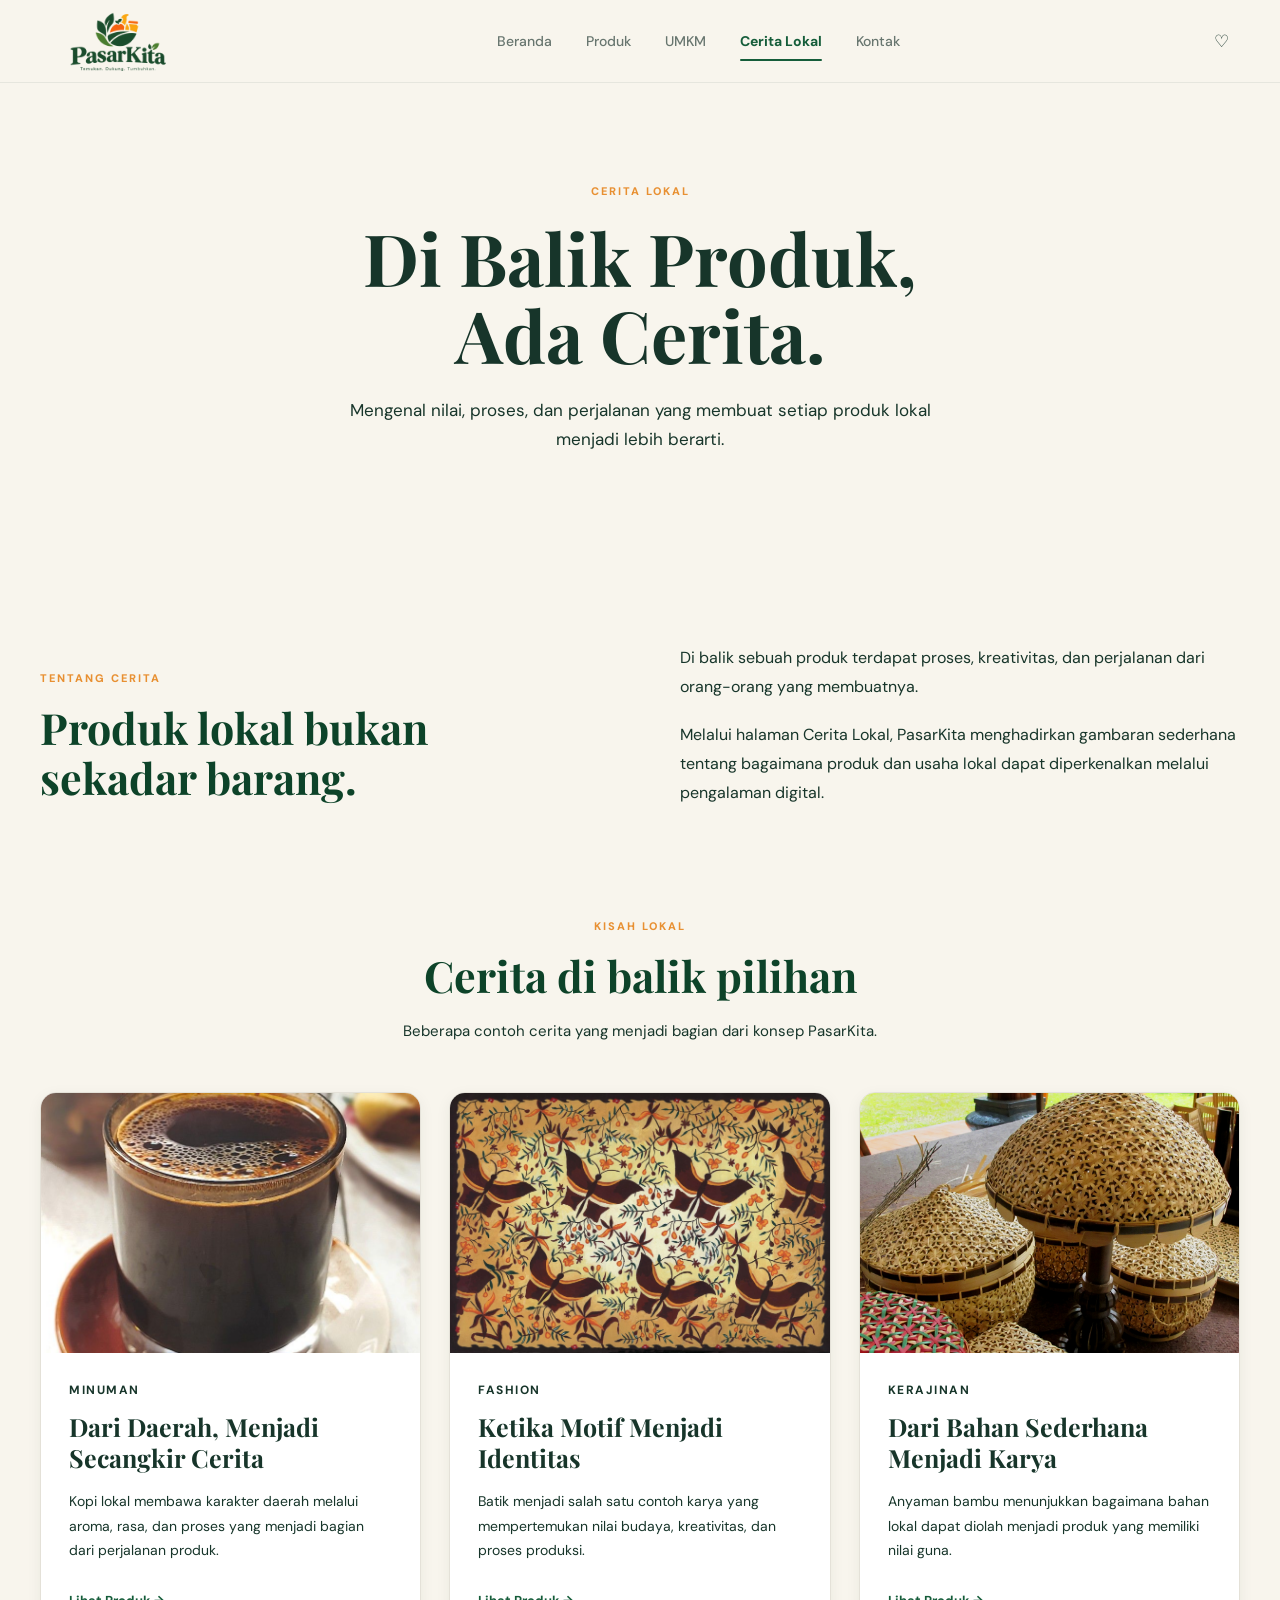
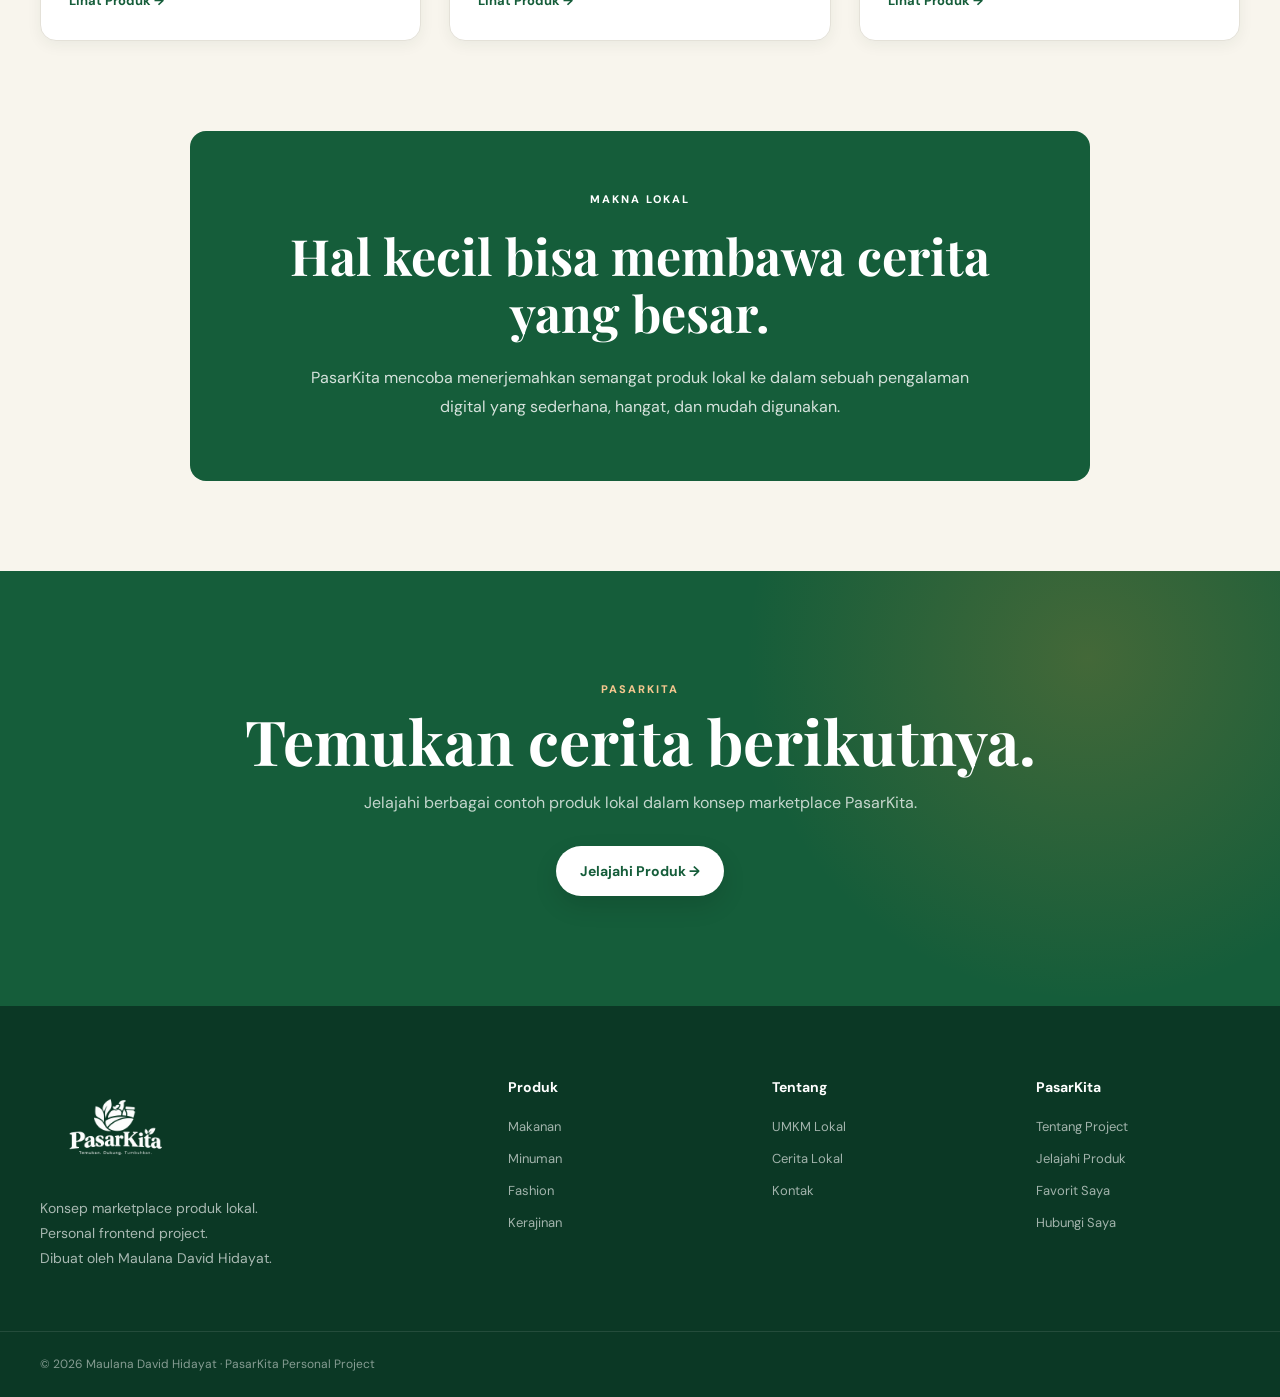
==== cerita.html @ 9cbb0958 "first commit" ====
<!DOCTYPE html>
<html lang="id">

<head>
    <meta charset="UTF-8">
    <meta name="viewport" content="width=device-width, initial-scale=1.0">

    <title>Cerita Lokal | PasarKita</title>

    <meta
        name="description"
        content="Cerita lokal dan kisah di balik produk dalam konsep PasarKita."
    >

    <link rel="stylesheet" href="css/style.css">
</head>

<body>

    <!-- =========================================
         NAVBAR
    ========================================== -->

    <header class="navbar">

        <div class="container nav-container">

            <a href="index.html" class="logo">
                <img
                    src="assets/logo.png"
                    alt="Logo PasarKita"
                >
            </a>

            <nav class="nav-menu">

                <a href="index.html">
                    Beranda
                </a>

                <a href="produk.html">
                    Produk
                </a>

                <a href="umkm.html">
                    UMKM
                </a>

                <a href="cerita.html" class="active">
                    Cerita Lokal
                </a>

                <a href="kontak.html">
                    Kontak
                </a>

            </nav>

            <div class="nav-actions">

                <button
                    type="button"
                    aria-label="Favorit"
                    class="nav-icon"
                >
                    ♡
                </button>

                <button
                    type="button"
                    aria-label="Menu"
                    class="menu-toggle"
                >
                    ☰
                </button>

            </div>

        </div>

    </header>


    <!-- =========================================
         MAIN
    ========================================== -->

    <main>


        <!-- =====================================
             CERITA HEADER
        ====================================== -->

        <section class="story-header">

            <div class="container">

                <span class="section-label">
                    CERITA LOKAL
                </span>

                <h1>
                    Di Balik Produk,<br>
                    Ada Cerita.
                </h1>

                <p>
                    Mengenal nilai, proses, dan perjalanan
                    yang membuat setiap produk lokal menjadi
                    lebih berarti.
                </p>

            </div>

        </section>


        <!-- =====================================
             STORY INTRO
        ====================================== -->

        <section class="story-intro section">

            <div class="container story-intro-grid">

                <div class="section-heading">

                    <span class="section-label">
                        TENTANG CERITA
                    </span>

                    <h2>
                        Produk lokal bukan
                        sekadar barang.
                    </h2>

                </div>

                <div class="story-intro-text">

                    <p>
                        Di balik sebuah produk terdapat proses,
                        kreativitas, dan perjalanan dari orang-orang
                        yang membuatnya.
                    </p>

                    <p>
                        Melalui halaman Cerita Lokal, PasarKita
                        menghadirkan gambaran sederhana tentang
                        bagaimana produk dan usaha lokal dapat
                        diperkenalkan melalui pengalaman digital.
                    </p>

                </div>

            </div>

        </section>


        <!-- =====================================
             STORY CARDS
        ====================================== -->

        <section class="story-list section">

            <div class="container">

                <div class="section-heading centered">

                    <span class="section-label">
                        KISAH LOKAL
                    </span>

                    <h2>
                        Cerita di balik pilihan
                    </h2>

                    <p>
                        Beberapa contoh cerita yang menjadi
                        bagian dari konsep PasarKita.
                    </p>

                </div>


                <div class="story-grid">


                    <!-- STORY 1 -->

                    <article class="story-card">

                        <div class="story-card-image">

                            <img
                                src="assets/produk/kopi.jpg"
                                alt="Kopi Lokal"
                            >

                        </div>

                        <div class="story-card-content">

                            <span class="story-category">
                                MINUMAN
                            </span>

                            <h3>
                                Dari Daerah, Menjadi Secangkir Cerita
                            </h3>

                            <p>
                                Kopi lokal membawa karakter daerah
                                melalui aroma, rasa, dan proses yang
                                menjadi bagian dari perjalanan produk.
                            </p>

                            <a href="produk.html">
                                Lihat Produk →
                            </a>

                        </div>

                    </article>


                    <!-- STORY 2 -->

                    <article class="story-card">

                        <div class="story-card-image">

                            <img
                                src="assets/produk/batik.jpg"
                                alt="Batik Nusantara"
                            >

                        </div>

                        <div class="story-card-content">

                            <span class="story-category">
                                FASHION
                            </span>

                            <h3>
                                Ketika Motif Menjadi Identitas
                            </h3>

                            <p>
                                Batik menjadi salah satu contoh karya
                                yang mempertemukan nilai budaya,
                                kreativitas, dan proses produksi.
                            </p>

                            <a href="produk.html">
                                Lihat Produk →
                            </a>

                        </div>

                    </article>


                    <!-- STORY 3 -->

                    <article class="story-card">

                        <div class="story-card-image">

                            <img
                                src="assets/produk/anyaman.jpg"
                                alt="Anyaman Bambu"
                            >

                        </div>

                        <div class="story-card-content">

                            <span class="story-category">
                                KERAJINAN
                            </span>

                            <h3>
                                Dari Bahan Sederhana Menjadi Karya
                            </h3>

                            <p>
                                Anyaman bambu menunjukkan bagaimana
                                bahan lokal dapat diolah menjadi
                                produk yang memiliki nilai guna.
                            </p>

                            <a href="produk.html">
                                Lihat Produk →
                            </a>

                        </div>

                    </article>


                </div>

            </div>

        </section>


        <!-- =====================================
             STORY MESSAGE
        ====================================== -->

        <section class="story-message section">

            <div class="container">

                <div class="story-message-box">

                    <span class="section-label">
                        MAKNA LOKAL
                    </span>

                    <h2>
                        Hal kecil bisa membawa
                        cerita yang besar.
                    </h2>

                    <p>
                        PasarKita mencoba menerjemahkan semangat
                        produk lokal ke dalam sebuah pengalaman
                        digital yang sederhana, hangat, dan mudah
                        digunakan.
                    </p>

                </div>

            </div>

        </section>


        <!-- =====================================
             CTA
        ====================================== -->

        <section class="cta">

            <div class="container cta-container">

                <span class="section-label">
                    PASARKITA
                </span>

                <h2>
                    Temukan cerita berikutnya.
                </h2>

                <p>
                    Jelajahi berbagai contoh produk lokal
                    dalam konsep marketplace PasarKita.
                </p>

                <a
                    href="produk.html"
                    class="btn btn-light"
                >
                    Jelajahi Produk →
                </a>

            </div>

        </section>

    </main>


    <!-- =========================================
         FOOTER
    ========================================== -->

<footer class="footer">

    <div class="container footer-container">

        <!-- Brand -->

        <div class="footer-brand">

            <img
                src="assets/logo.png"
                alt="PasarKita"
            >

            <p>
                Konsep marketplace produk lokal.
                <br>
                Personal frontend project.
                <br>
                Dibuat oleh Maulana David Hidayat.
            </p>

        </div>


        <!-- Produk -->

        <div class="footer-column">

            <h3>
                Produk
            </h3>

            <a href="produk.html">
                Makanan
            </a>

            <a href="produk.html">
                Minuman
            </a>

            <a href="produk.html">
                Fashion
            </a>

            <a href="produk.html">
                Kerajinan
            </a>

        </div>


        <!-- Tentang -->

        <div class="footer-column">

            <h3>
                Tentang
            </h3>

            <a href="umkm.html">
                UMKM Lokal
            </a>

            <a href="cerita.html">
                Cerita Lokal
            </a>

            <a href="kontak.html">
                Kontak
            </a>

        </div>


        <!-- PasarKita -->

        <div class="footer-column">

            <h3>
                PasarKita
            </h3>

            <a href="index.html">
                Tentang Project
            </a>

            <a href="produk.html">
                Jelajahi Produk
            </a>

            <a href="favorit.html">
                Favorit Saya
            </a>

            <a href="kontak.html">
                Hubungi Saya
            </a>

        </div>

    </div>


    <!-- Copyright -->

    <div class="footer-bottom">

        <div class="container">

            <p>
                © 2026 Maulana David Hidayat ·
                PasarKita Personal Project
            </p>

        </div>

    </div>

</footer>


    <script src="js/script.js"></script>

</body>

</html>
---- css/style.css ----
/* =====================================================
   PASARKITA
   GLOBAL STYLE
===================================================== */

@import url('https://fonts.googleapis.com/css2?family=DM+Sans:wght@400;500;600;700&family=Playfair+Display:wght@500;600;700&display=swap');


/* =====================================================
   ROOT / COLOR
===================================================== */

:root {

    --primary: #155d3a;
    --primary-dark: #0d4329;
    --primary-light: #e8f1e9;

    --accent: #e89032;
    --accent-light: #fff0dd;

    --cream: #f8f5ed;
    --cream-dark: #eee9dc;

    --white: #ffffff;

    --text: #17352a;
    --text-light: #68766f;
    --border: #e4e1d8;

    --shadow-sm:
        0 4px 15px rgba(23, 53, 42, 0.06);

    --shadow-md:
        0 12px 30px rgba(23, 53, 42, 0.10);

    --radius-sm: 10px;
    --radius-md: 16px;
    --radius-lg: 24px;

    --container: 1200px;
}


/* =====================================================
   RESET
===================================================== */

* {
    margin: 0;
    padding: 0;
    box-sizing: border-box;
}


html {
    scroll-behavior: smooth;
}


body {
    font-family: 'DM Sans', sans-serif;
    background: var(--cream);
    color: var(--text);
    line-height: 1.6;
}


img {
    display: block;
    width: 100%;
}


a {
    color: inherit;
    text-decoration: none;
}


button {
    font-family: inherit;
}


.container {
    width: min(
        var(--container),
        calc(100% - 80px)
    );

    margin: 0 auto;
}


/* =====================================================
   NAVBAR
===================================================== */

.navbar {
    position: relative;
    z-index: 100;

    width: 100%;

    background: rgba(248, 245, 237, 0.94);

    border-bottom: 1px solid rgba(23, 53, 42, 0.08);

    backdrop-filter: blur(12px);
}


.nav-container {
    height: 82px;

    display: flex;
    align-items: center;
    justify-content: space-between;
}


/* LOGO */

.logo {
    display: flex;
    align-items: center;

    width: 155px;
}


.logo img {
    width: 100%;
    height: auto;

    object-fit: contain;
}


/* MENU */

.nav-menu {
    display: flex;
    align-items: center;
    gap: 34px;
}


.nav-menu a {
    position: relative;

    font-size: 14px;
    font-weight: 500;

    color: var(--text-light);

    transition:
        color 0.25s ease;
}


.nav-menu a:hover {
    color: var(--primary);
}


.nav-menu a.active {
    color: var(--primary);
    font-weight: 700;
}


.nav-menu a.active::after {
    content: "";

    position: absolute;

    left: 0;
    right: 0;
    bottom: -9px;

    height: 2px;

    background: var(--primary);

    border-radius: 10px;
}


/* NAV ACTION */

.nav-actions {
    display: flex;
    align-items: center;
    gap: 8px;
}


.nav-icon,
.menu-toggle {
    width: 38px;
    height: 38px;

    border: none;
    background: transparent;

    display: flex;
    align-items: center;
    justify-content: center;

    border-radius: 50%;

    color: var(--text);

    cursor: pointer;

    font-size: 17px;

    transition:
        background 0.25s ease,
        color 0.25s ease,
        transform 0.25s ease;
}


.nav-icon:hover,
.menu-toggle:hover {
    background: var(--primary-light);
    color: var(--primary);

    transform: translateY(-2px);
}


.menu-toggle {
    display: none;
}


/* =====================================================
   HERO
===================================================== */

.hero {
    position: relative;

    min-height: 650px;

    overflow: hidden;

    background:
        linear-gradient(
            90deg,
            rgba(248, 245, 237, 0.98) 0%,
            rgba(248, 245, 237, 0.92) 42%,
            rgba(248, 245, 237, 0.25) 72%,
            rgba(248, 245, 237, 0.05) 100%
        );
}


.hero-container {
    min-height: 650px;

    display: grid;

    grid-template-columns:
        0.9fr
        1.1fr;

    align-items: center;

    gap: 40px;
}


/* HERO CONTENT */

.hero-content {
    position: relative;
    z-index: 3;

    max-width: 610px;

    padding: 70px 0;
}


.hero-label {
    display: inline-flex;
    align-items: center;

    padding: 8px 16px;

    margin-bottom: 22px;

    background: var(--accent-light);

    color: #a65d13;

    border-radius: 50px;

    font-size: 12px;
    font-weight: 700;

    letter-spacing: 0.4px;
}


.hero h1 {
    max-width: 650px;

    font-family: 'Playfair Display', serif;

    font-size: clamp(
        48px,
        5vw,
        72px
    );

    line-height: 1.05;

    letter-spacing: -2px;

    color: var(--primary-dark);

    margin-bottom: 24px;
}


.hero p {
    max-width: 500px;

    color: var(--text-light);

    font-size: 17px;

    line-height: 1.8;

    margin-bottom: 32px;
}


/* HERO BUTTONS */

.hero-buttons {
    display: flex;
    align-items: center;

    gap: 12px;
}


/* =====================================================
   BUTTON
===================================================== */

.btn {
    min-height: 50px;

    padding: 0 24px;

    display: inline-flex;
    align-items: center;
    justify-content: center;

    gap: 12px;

    border-radius: 50px;

    font-size: 14px;
    font-weight: 700;

    transition:
        transform 0.25s ease,
        box-shadow 0.25s ease,
        background 0.25s ease;
}


.btn:hover {
    transform: translateY(-3px);
}


.btn-primary {
    background: var(--primary);
    color: var(--white);

    box-shadow:
        0 8px 20px rgba(21, 93, 58, 0.22);
}


.btn-primary:hover {
    background: var(--primary-dark);

    box-shadow:
        0 12px 25px rgba(21, 93, 58, 0.28);
}


.btn-secondary {
    background: rgba(255, 255, 255, 0.8);

    color: var(--primary);

    border: 1px solid var(--primary);
}


.btn-secondary:hover {
    background: var(--primary-light);
}


.btn span {
    font-size: 18px;
}


/* HERO IMAGE */

.hero-image {
    position: absolute;

    top: 0;
    right: 0;

    width: 58%;
    height: 100%;

    overflow: hidden;
}


.hero-image::after {
    content: "";

    position: absolute;

    inset: 0;

    background:
        linear-gradient(
            90deg,
            var(--cream) 0%,
            rgba(248, 245, 237, 0.35) 14%,
            transparent 42%
        );
}


.hero-image img {
    width: 100%;
    height: 100%;

    object-fit: cover;
}


/* =====================================================
   STATISTICS
===================================================== */

.stats {
    position: relative;
    z-index: 5;

    margin-top: -1px;

    background: var(--white);

    border-top: 1px solid var(--border);
    border-bottom: 1px solid var(--border);
}


.stats-container {
    min-height: 105px;

    display: grid;

    grid-template-columns:
        repeat(4, 1fr);
}


.stat-item {
    display: flex;
    flex-direction: column;

    align-items: center;
    justify-content: center;

    position: relative;
}


.stat-item:not(:last-child)::after {
    content: "";

    position: absolute;

    right: 0;

    width: 1px;
    height: 42px;

    background: var(--border);
}


.stat-item strong {
    color: var(--primary);

    font-family: 'Playfair Display', serif;

    font-size: 27px;

    line-height: 1;
}


.stat-item span {
    margin-top: 5px;

    color: var(--text-light);

    font-size: 12px;

    text-transform: uppercase;

    letter-spacing: 1px;
}


/* =====================================================
   GENERAL SECTION
===================================================== */

.products-section,
.umkm-preview {
    padding: 110px 0;
}


.section-heading {
    display: flex;

    align-items: flex-end;
    justify-content: space-between;

    gap: 30px;

    margin-bottom: 36px;
}


.section-label {
    display: block;

    margin-bottom: 8px;

    color: var(--accent);

    font-size: 11px;
    font-weight: 800;

    letter-spacing: 2px;

    text-transform: uppercase;
}


.section-heading h2 {
    color: var(--primary-dark);

    font-family: 'Playfair Display', serif;

    font-size: 43px;

    line-height: 1.15;

    margin-bottom: 8px;
}


.section-heading p {
    color: var(--text-light);

    font-size: 15px;
}


.see-all {
    color: var(--primary);

    font-size: 13px;
    font-weight: 700;

    white-space: nowrap;

    transition:
        transform 0.25s ease;
}


.see-all:hover {
    transform: translateX(5px);
}


/* =====================================================
   CATEGORY FILTER
===================================================== */

.category-filter {
    display: flex;
    flex-wrap: wrap;
    align-items: center;
    gap: 12px;

    margin-top: 28px;
    padding: 4px 2px;
}


/* Tombol kategori */

.category {
    display: inline-flex;
    align-items: center;
    justify-content: center;

    min-width: 124px;
    height: 46px;

    padding: 0 24px;

    border: 1px solid var(--primary);
    border-radius: 999px;

    background: transparent;

    color: var(--primary);

    font-family: inherit;
    font-size: 15px;
    font-weight: 600;

    line-height: 1;
    white-space: nowrap;

    cursor: pointer;

    transition:
        background 0.25s ease,
        color 0.25s ease,
        transform 0.25s ease;
}


/* Hover */

.category:hover {
    background: var(--primary);
    color: var(--white);

    transform: translateY(-2px);
}


/* Active */

.category.active {
    background: var(--primary);
    color: var(--white);
}


/* =====================================================
   PRODUCT GRID
===================================================== */

.product-grid {
    display: grid;

    grid-template-columns:
        repeat(4, 1fr);

    gap: 24px;

    margin-top: 28px;
}


.product-card {
    overflow: hidden;

    background: var(--white);

    border: 1px solid var(--border);

    border-radius: var(--radius-md);

    box-shadow: var(--shadow-sm);

    transition:
        transform 0.3s ease,
        box-shadow 0.3s ease;
}


.product-card:hover {
    transform: translateY(-7px);

    box-shadow: var(--shadow-md);
}


/* PRODUCT IMAGE */

.product-image {
    position: relative;

    height: 245px;

    overflow: hidden;

    background: var(--cream-dark);
}


.product-image img {
    width: 100%;
    height: 100%;

    object-fit: cover;

    transition:
        transform 0.5s ease;
}


.product-card:hover .product-image img {
    transform: scale(1.06);
}


/* PRODUCT INFO */

.product-info {
    padding: 19px;
}


.product-category {
    color: var(--accent);

    font-size: 10px;
    font-weight: 800;

    letter-spacing: 1px;

    text-transform: uppercase;
}


.product-info h3 {
    margin-top: 6px;

    color: var(--primary-dark);

    font-family: 'Playfair Display', serif;

    font-size: 20px;
}


.product-location {
    margin-top: 3px;

    color: var(--text-light);

    font-size: 12px;
}


.product-bottom {
    display: flex;

    align-items: center;
    justify-content: space-between;

    margin-top: 18px;

    padding-top: 14px;

    border-top: 1px solid var(--border);
}


.product-bottom strong {
    color: var(--primary);

    font-size: 14px;
}


.product-bottom span {
    color: var(--accent);

    font-size: 12px;
    font-weight: 700;
}


/* =====================================================
   UMKM PREVIEW
===================================================== */

.umkm-preview {
    background: var(--white);
}


.umkm-feature {
    display: grid;

    grid-template-columns:
        1fr 1fr;

    min-height: 430px;

    overflow: hidden;

    background: var(--cream);

    border-radius: var(--radius-lg);
}


.umkm-image {
    overflow: hidden;
}


.umkm-image img {
    width: 100%;
    height: 100%;

    object-fit: cover;

    transition:
        transform 0.6s ease;
}


.umkm-feature:hover .umkm-image img {
    transform: scale(1.04);
}


.umkm-content {
    display: flex;

    flex-direction: column;

    justify-content: center;

    padding: 60px;
}


.umkm-content h2 {
    max-width: 470px;

    color: var(--primary-dark);

    font-family: 'Playfair Display', serif;

    font-size: 40px;

    line-height: 1.15;

    margin-bottom: 20px;
}


.umkm-content p {
    max-width: 500px;

    color: var(--text-light);

    font-size: 15px;

    line-height: 1.8;

    margin-bottom: 25px;
}


.text-link {
    width: fit-content;

    color: var(--primary);

    font-size: 14px;
    font-weight: 700;

    border-bottom: 1px solid var(--primary);

    padding-bottom: 3px;

    transition:
        opacity 0.25s ease;
}


.text-link:hover {
    opacity: 0.7;
}


/* =====================================================
   CTA
===================================================== */

.cta {
    padding: 110px 0;

    background:
        radial-gradient(
            circle at 85% 20%,
            rgba(232, 144, 50, 0.22),
            transparent 30%
        ),
        var(--primary);
}


.cta-container {
    text-align: center;
}


.cta .section-label {
    color: #f5c78f;
}


.cta h2 {
    color: var(--white);

    font-family: 'Playfair Display', serif;

    font-size: clamp(
        40px,
        5vw,
        62px
    );

    line-height: 1.1;

    margin-bottom: 15px;
}


.cta p {
    color: rgba(255, 255, 255, 0.75);

    margin-bottom: 30px;
}


.btn-light {
    background: var(--white);

    color: var(--primary);

    box-shadow:
        0 10px 25px rgba(0, 0, 0, 0.12);
}


.btn-light:hover {
    background: var(--cream);
}


/* =====================================================
   FOOTER
===================================================== */

.footer {
    background: #0b3825;

    color: var(--white);
}


.footer-container {
    display: grid;

    grid-template-columns:
        2fr
        1fr
        1fr
        1fr;

    gap: 60px;

    padding-top: 70px;
    padding-bottom: 60px;
}


.footer-brand img {
    width: 150px;

    margin-bottom: 20px;

    filter: brightness(0) invert(1);
}


.footer-brand p {
    color: rgba(255, 255, 255, 0.65);

    font-size: 14px;

    line-height: 1.8;
}


.footer-column {
    display: flex;

    flex-direction: column;

    gap: 11px;
}


.footer-column h3 {
    margin-bottom: 8px;

    font-size: 14px;
}


.footer-column a {
    color: rgba(255, 255, 255, 0.62);

    font-size: 13px;

    transition:
        color 0.25s ease,
        transform 0.25s ease;
}


.footer-column a:hover {
    color: var(--white);

    transform: translateX(4px);
}


/* FOOTER BOTTOM */

.footer-bottom {
    border-top: 1px solid rgba(255, 255, 255, 0.1);
}


.footer-bottom .container {
    min-height: 65px;

    display: flex;

    align-items: center;
}


.footer-bottom p {
    color: rgba(255, 255, 255, 0.5);

    font-size: 12px;
}


/* =====================================================
   RESPONSIVE — TABLET
===================================================== */

@media (max-width: 1000px) {

    .container {
        width: min(
            var(--container),
            calc(100% - 50px)
        );
    }


    .nav-menu {
        gap: 20px;
    }


    .nav-menu a {
        font-size: 13px;
    }


    .hero {
        min-height: 600px;
    }


    .hero-container {
        min-height: 600px;

        grid-template-columns:
            1fr;
    }


    .hero-content {
        max-width: 550px;
    }


    .hero-image {
        width: 65%;
        opacity: 0.55;
    }


    .hero h1 {
        font-size: 58px;
    }


    .product-grid {
        grid-template-columns:
            repeat(2, 1fr);
    }


    .umkm-content {
        padding: 40px;
    }


    .footer-container {
        grid-template-columns:
            2fr 1fr 1fr;
    }

}


/* =====================================================
   RESPONSIVE — MOBILE
===================================================== */

@media (max-width: 700px) {

    .container {
        width: calc(100% - 36px);
    }


    /* NAVBAR */

    .nav-container {
        height: 72px;
    }


    .logo {
        width: 125px;
    }


    .nav-menu {
        display: none;
    }


    .menu-toggle {
        display: flex;
    }


    /* HERO */

    .hero {
        min-height: 700px;
    }


    .hero-container {
        min-height: 700px;

        display: block;
    }


    .hero-content {
        padding-top: 80px;
        padding-bottom: 40px;
    }


    .hero-image {
        width: 100%;
        height: 100%;

        opacity: 0.35;
    }


    .hero-image::after {
        background:
            linear-gradient(
                90deg,
                var(--cream) 0%,
                rgba(248, 245, 237, 0.75) 70%,
                rgba(248, 245, 237, 0.35) 100%
            );
    }


    .hero h1 {
        font-size: 46px;

        letter-spacing: -1.5px;
    }


    .hero p {
        font-size: 15px;
    }


    .hero-buttons {
        flex-direction: column;

        align-items: stretch;

        max-width: 280px;
    }


    .btn {
        width: 100%;
    }


    /* STATISTICS */

    .stats-container {
        grid-template-columns:
            repeat(2, 1fr);
    }


    .stat-item {
        min-height: 85px;
    }


    .stat-item:nth-child(2)::after {
        display: none;
    }


    .stat-item:nth-child(1),
    .stat-item:nth-child(2) {
        border-bottom: 1px solid var(--border);
    }


    /* SECTION */

    .products-section,
    .umkm-preview {
        padding: 80px 0;
    }


    .section-heading {
        align-items: flex-start;

        flex-direction: column;

        gap: 15px;
    }


    .section-heading h2 {
        font-size: 36px;
    }


    /* PRODUCT */

    .product-grid {
        grid-template-columns:
            repeat(2, 1fr);

        gap: 12px;
    }


    .product-image {
        height: 190px;
    }


    .product-info {
        padding: 14px;
    }


    .product-info h3 {
        font-size: 17px;
    }


    .product-bottom {
        flex-direction: column;

        align-items: flex-start;

        gap: 5px;
    }


    /* UMKM */

    .umkm-feature {
        grid-template-columns: 1fr;
    }


    .umkm-image {
        height: 300px;
    }


    .umkm-content {
        padding: 35px 25px;
    }


    .umkm-content h2 {
        font-size: 32px;
    }


    /* CTA */

    .cta {
        padding: 80px 0;
    }


    /* FOOTER */

    .footer-container {
        grid-template-columns:
            1fr 1fr;

        gap: 40px 25px;

        padding-top: 55px;
        padding-bottom: 45px;
    }


    .footer-brand {
        grid-column: 1 / -1;
    }

}


/* =====================================================
   SMALL MOBILE
===================================================== */

@media (max-width: 430px) {

    .hero h1 {
        font-size: 39px;
    }


    .hero-label {
        font-size: 10px;
    }


    .product-grid {
        grid-template-columns: 1fr;
    }


    .product-image {
        height: 250px;
    }


    .stats-container {
        grid-template-columns:
            repeat(2, 1fr);
    }


    .footer-container {
        grid-template-columns: 1fr;
    }


    .footer-brand {
        grid-column: auto;
    }

}

/* =====================================================
   JAVASCRIPT INTERACTION
===================================================== */


/* Navbar saat scroll */

.navbar.scrolled {
    position: sticky;
    top: 0;

    box-shadow:
        0 5px 20px rgba(23, 53, 42, 0.08);
}


/* Reveal animation */

.product-card,
.umkm-feature,
.section-heading {
    opacity: 0;

    transform: translateY(25px);

    transition:
        opacity 0.6s ease,
        transform 0.6s ease;
}


.product-card.reveal,
.umkm-feature.reveal,
.section-heading.reveal {
    opacity: 1;

    transform: translateY(0);
}


/* Page transition */

body {
    transition:
        opacity 0.18s ease;
}


body.page-exit {
    opacity: 0;
}


/* Mobile menu */

@media (max-width: 700px) {

    .nav-menu.show {

        display: flex;

        position: absolute;

        top: 72px;
        left: 18px;
        right: 18px;

        flex-direction: column;

        align-items: flex-start;

        gap: 18px;

        padding: 24px;

        background: var(--white);

        border:
            1px solid var(--border);

        border-radius:
            var(--radius-md);

        box-shadow:
            var(--shadow-md);

    }


    .nav-menu.show a {
        width: 100%;
    }

}

/* =====================================================
   PRODUCT FAVORITE
===================================================== */

.product-favorite {
    position: absolute;
    top: 14px;
    right: 14px;

    width: 40px;
    height: 40px;

    display: flex;
    align-items: center;
    justify-content: center;

    border: none;
    border-radius: 50%;

    background: rgba(255, 255, 255, 0.95);

    color: var(--primary);

    font-size: 22px;
    line-height: 1;

    cursor: pointer;

    box-shadow:
        0 4px 14px rgba(0, 0, 0, 0.08);

    transition:
        transform 0.2s ease,
        background 0.2s ease,
        color 0.2s ease;
}

.product-favorite:hover {
    transform: scale(1.08);
}

.product-favorite.is-favorite {
    color: #d85c5c;
}

.product-favorite.favorite-click {
    transform: scale(1.2);
}

/* =====================================================
   PRODUCT CATALOG PAGE
===================================================== */

.catalog-header {
    padding: 100px 0 40px;

    text-align: center;

    background: var(--cream);
}

.catalog-header .section-label {
    display: block;
    margin-bottom: 14px;
}

.catalog-header h1 {
    margin: 0;

    font-family: "Playfair Display", serif;

    font-size: clamp(42px, 5vw, 64px);

    color: var(--dark-green);
}

.catalog-header p {
    max-width: 600px;

    margin: 18px auto 0;

    color: var(--text-muted);

    font-size: 17px;

    line-height: 1.7;
}


/* Search */

.catalog-search {
    display: flex;
    align-items: center;

    width: min(560px, 100%);

    height: 56px;

    margin: 32px auto 0;

    padding: 0 20px;

    background: var(--white);

    border: 1px solid var(--border);

    border-radius: 999px;

    box-shadow:
        0 8px 25px rgba(23, 53, 42, 0.06);
}

.search-symbol {
    margin-right: 12px;

    font-size: 18px;
}

.catalog-search input {
    width: 100%;

    border: none;
    outline: none;

    background: transparent;

    font-family: inherit;
    font-size: 15px;

    color: var(--dark-green);
}

.catalog-search input::placeholder {
    color: #8b9690;
}


/* Catalog section */

.catalog-section {
    padding-top: 30px;
}


/* Empty search */

.empty-search {
    display: none;

    padding: 70px 20px;

    text-align: center;
}

.empty-search h3 {
    margin-bottom: 8px;

    color: var(--dark-green);

    font-size: 24px;
}

.empty-search p {
    color: var(--text-muted);
}   

/* =====================================================
   FAVORITE PAGE
===================================================== */

.favorite-header {
    padding: 100px 0 60px;

    text-align: center;

    background: var(--cream);
}

.favorite-header .section-label {
    display: block;
    margin-bottom: 14px;
}

.favorite-header h1 {
    margin: 0;

    font-family: "Playfair Display", serif;

    font-size: clamp(42px, 5vw, 64px);

    color: var(--dark-green);
}

.favorite-header p {
    max-width: 560px;

    margin: 18px auto 0;

    color: var(--text-muted);

    font-size: 17px;

    line-height: 1.7;
}

.favorite-section {
    min-height: 500px;
}

.favorite-empty {
    display: none;

    padding: 80px 20px;

    text-align: center;
}

.favorite-empty-icon {
    width: 72px;
    height: 72px;

    display: flex;
    align-items: center;
    justify-content: center;

    margin: 0 auto 24px;

    border-radius: 50%;

    background: var(--cream);

    color: var(--primary);

    font-size: 34px;
}

.favorite-empty h2 {
    margin: 0 0 10px;

    font-family: "Playfair Display", serif;

    color: var(--dark-green);
}

.favorite-empty p {
    max-width: 480px;

    margin: 0 auto 28px;

    color: var(--text-muted);

    line-height: 1.7;
}


/* Favorite button pada halaman favorit */

.favorite-section .product-card {
    position: relative;
}

/* =========================================
   FIX UMKM PAGE
========================================= */

/* Header UMKM */
.umkm-header {
    display: block;
    padding: 100px 0 90px;
    text-align: center;
    background: var(--cream);
}

.umkm-header .container {
    display: block;
}

.umkm-header .section-label {
    display: block;
    margin-bottom: 18px;
}

.umkm-header h1 {
    display: block;
    margin: 0 auto;
    max-width: 800px;
    font-family: "Playfair Display", serif;
    font-size: clamp(44px, 6vw, 72px);
    line-height: 1.08;
    color: var(--dark-green);
}

.umkm-header p {
    display: block;
    max-width: 600px;
    margin: 22px auto 0;
    color: var(--text-muted);
    font-size: 17px;
    line-height: 1.7;
}


/* =========================================
   INTRO UMKM
========================================= */

.umkm-intro {
    padding: 100px 0 90px;
}

.umkm-intro-grid {
    display: grid;
    grid-template-columns: 1fr 1fr;
    gap: 80px;
    align-items: center;
}

/* Override .section-heading bawaan */
.umkm-intro-grid .section-heading {
    display: block;
    margin: 0;
    opacity: 1;
    transform: none;
}

.umkm-intro-grid .section-label {
    display: block;
    margin-bottom: 16px;
}

.umkm-intro-grid .section-heading h2 {
    display: block;
    margin: 0;
    max-width: 500px;
}

.umkm-intro-text {
    display: block;
    max-width: 580px;
}

.umkm-intro-text p {
    display: block;
    margin: 0 0 20px;
    color: var(--text-muted);
    font-size: 16px;
    line-height: 1.8;
}


/* =========================================
   PILIHAN UMKM
========================================= */

.umkm-list .section-heading {
    display: block;
    max-width: 700px;
    margin: 0 auto;
    text-align: center;
    opacity: 1;
    transform: none;
}

.umkm-list .section-heading .section-label {
    display: block;
    margin-bottom: 16px;
}

.umkm-list .section-heading h2 {
    display: block;
    margin: 0;
}

.umkm-list .section-heading p {
    display: block;
    max-width: 600px;
    margin: 18px auto 0;
}


/* =========================================
   UMKM GRID
========================================= */

.umkm-grid {
    display: grid;
    grid-template-columns: repeat(3, 1fr);
    gap: 28px;
    margin-top: 48px;
}


/* =========================================
   UMKM CARD
========================================= */

.umkm-card {
    overflow: hidden;
    background: var(--white);
    border: 1px solid var(--border);
    border-radius: var(--radius-md);
    box-shadow: var(--shadow-sm);
    transition:
        transform 0.3s ease,
        box-shadow 0.3s ease;
}

.umkm-card:hover {
    transform: translateY(-6px);
    box-shadow: var(--shadow-md);
}

.umkm-card-image {
    position: relative;
    height: 260px;
    overflow: hidden;
}

.umkm-card-image img {
    width: 100%;
    height: 100%;
    display: block;
    object-fit: cover;
}

.umkm-badge {
    position: absolute;
    top: 16px;
    left: 16px;
    padding: 8px 14px;
    border-radius: 999px;
    background: var(--white);
    color: var(--primary);
    font-size: 13px;
    font-weight: 700;
}

.umkm-card-content {
    padding: 26px;
}

.umkm-location {
    display: block;
    margin-bottom: 8px;
    color: var(--text-muted);
    font-size: 13px;
    font-weight: 600;
}

.umkm-card-content h3 {
    margin: 0;
    color: var(--dark-green);
    font-family: "Playfair Display", serif;
    font-size: 27px;
}

.umkm-card-content p {
    margin: 14px 0 24px;
    color: var(--text-muted);
    line-height: 1.7;
    font-size: 14px;
}

.umkm-card-footer {
    display: flex;
    align-items: center;
    justify-content: space-between;
    gap: 15px;
    padding-top: 18px;
    border-top: 1px solid var(--border);
}

.umkm-card-footer span {
    color: var(--text-muted);
    font-size: 12px;
}

.umkm-card-footer a {
    color: var(--primary);
    font-size: 13px;
    font-weight: 700;
    text-decoration: none;
}


/* =========================================
   MESSAGE
========================================= */

.umkm-message {
    padding: 90px 0;
}

.umkm-message-box {
    max-width: 900px;
    margin: 0 auto;
    padding: 60px;
    text-align: center;
    background: var(--primary);
    border-radius: var(--radius-md);
}

.umkm-message-box .section-label {
    color: var(--white);
}

.umkm-message-box h2 {
    max-width: 700px;
    margin: 18px auto 0;
    color: var(--white);
    font-family: "Playfair Display", serif;
    font-size: clamp(34px, 4vw, 50px);
    line-height: 1.15;
}

.umkm-message-box p {
    max-width: 680px;
    margin: 22px auto 0;
    color: rgba(255, 255, 255, 0.82);
    line-height: 1.8;
}


/* =========================================
   MOBILE
========================================= */

@media (max-width: 1000px) {

    .umkm-intro-grid {
        gap: 45px;
    }

    .umkm-grid {
        grid-template-columns: repeat(2, 1fr);
    }

}


@media (max-width: 700px) {

    .umkm-header {
        padding: 80px 0 60px;
    }

    .umkm-intro {
        padding: 70px 0 60px;
    }

    .umkm-intro-grid {
        grid-template-columns: 1fr;
        gap: 30px;
    }

    .umkm-grid {
        grid-template-columns: 1fr;
        gap: 22px;
        margin-top: 36px;
    }

    .umkm-card-image {
        height: 240px;
    }

    .umkm-message {
        padding: 60px 0;
    }

    .umkm-message-box {
        padding: 40px 24px;
    }

    .umkm-card-footer {
        align-items: flex-start;
        flex-direction: column;
    }

}

/* =========================================
   CERITA LOKAL PAGE
========================================= */

.story-header {
    padding: 100px 0 90px;
    text-align: center;
    background: var(--cream);
}

.story-header .section-label {
    display: block;
    margin-bottom: 18px;
}

.story-header h1 {
    margin: 0 auto;
    max-width: 850px;
    font-family: "Playfair Display", serif;
    font-size: clamp(44px, 6vw, 72px);
    line-height: 1.08;
    color: var(--dark-green);
}

.story-header p {
    max-width: 620px;
    margin: 22px auto 0;
    color: var(--text-muted);
    font-size: 17px;
    line-height: 1.7;
}


/* =========================================
   STORY INTRO
========================================= */

.story-intro {
    padding: 100px 0 90px;
}

.story-intro-grid {
    display: grid;
    grid-template-columns: 1fr 1fr;
    gap: 80px;
    align-items: center;
}

.story-intro-grid .section-heading {
    display: block;
    margin: 0;
    opacity: 1;
    transform: none;
}

.story-intro-grid .section-label {
    display: block;
    margin-bottom: 16px;
}

.story-intro-grid .section-heading h2 {
    margin: 0;
    max-width: 520px;
}

.story-intro-text {
    max-width: 580px;
}

.story-intro-text p {
    margin: 0 0 20px;
    color: var(--text-muted);
    font-size: 16px;
    line-height: 1.8;
}


/* =========================================
   STORY LIST
========================================= */

.story-list {
    background: var(--cream);
}

.story-list .section-heading {
    display: block;
    max-width: 700px;
    margin: 0 auto;
    text-align: center;
    opacity: 1;
    transform: none;
}

.story-list .section-heading .section-label {
    display: block;
    margin-bottom: 16px;
}

.story-list .section-heading h2 {
    margin: 0;
}

.story-list .section-heading p {
    max-width: 600px;
    margin: 18px auto 0;
    color: var(--text-muted);
    line-height: 1.7;
}


/* =========================================
   STORY GRID
========================================= */

.story-grid {
    display: grid;
    grid-template-columns: repeat(3, 1fr);
    gap: 28px;
    margin-top: 48px;
}


/* =========================================
   STORY CARD
========================================= */

.story-card {
    overflow: hidden;
    background: var(--white);
    border: 1px solid var(--border);
    border-radius: var(--radius-md);
    box-shadow: var(--shadow-sm);
    transition:
        transform 0.3s ease,
        box-shadow 0.3s ease;
}

.story-card:hover {
    transform: translateY(-6px);
    box-shadow: var(--shadow-md);
}

.story-card-image {
    height: 260px;
    overflow: hidden;
}

.story-card-image img {
    width: 100%;
    height: 100%;
    display: block;
    object-fit: cover;
    transition: transform 0.4s ease;
}

.story-card:hover .story-card-image img {
    transform: scale(1.04);
}

.story-card-content {
    padding: 28px;
}

.story-category {
    display: block;
    margin-bottom: 10px;
    color: var(--orange);
    font-size: 12px;
    font-weight: 700;
    letter-spacing: 1.5px;
}

.story-card-content h3 {
    margin: 0;
    color: var(--dark-green);
    font-family: "Playfair Display", serif;
    font-size: 25px;
    line-height: 1.25;
}

.story-card-content p {
    margin: 16px 0 24px;
    color: var(--text-muted);
    font-size: 14px;
    line-height: 1.75;
}

.story-card-content a {
    color: var(--primary);
    font-size: 13px;
    font-weight: 700;
    text-decoration: none;
}

.story-card-content a:hover {
    color: var(--dark-green);
}


/* =========================================
   STORY MESSAGE
========================================= */

.story-message {
    padding: 90px 0;
}

.story-message-box {
    max-width: 900px;
    margin: 0 auto;
    padding: 60px;
    text-align: center;
    background: var(--primary);
    border-radius: var(--radius-md);
}

.story-message-box .section-label {
    color: var(--white);
}

.story-message-box h2 {
    max-width: 700px;
    margin: 18px auto 0;
    color: var(--white);
    font-family: "Playfair Display", serif;
    font-size: clamp(34px, 4vw, 50px);
    line-height: 1.15;
}

.story-message-box p {
    max-width: 680px;
    margin: 22px auto 0;
    color: rgba(255, 255, 255, 0.82);
    line-height: 1.8;
}


/* =========================================
   STORY RESPONSIVE
========================================= */

@media (max-width: 1000px) {

    .story-intro-grid {
        gap: 45px;
    }

    .story-grid {
        grid-template-columns: repeat(2, 1fr);
    }

}


@media (max-width: 700px) {

    .story-header {
        padding: 80px 0 60px;
    }

    .story-intro {
        padding: 70px 0 60px;
    }

    .story-intro-grid {
        grid-template-columns: 1fr;
        gap: 30px;
    }

    .story-grid {
        grid-template-columns: 1fr;
        gap: 22px;
        margin-top: 36px;
    }

    .story-card-image {
        height: 240px;
    }

    .story-message {
        padding: 60px 0;
    }

    .story-message-box {
        padding: 40px 24px;
    }

}

/* =========================================
   CONTACT PAGE
========================================= */

.contact-header {
    padding: 100px 0 90px;
    text-align: center;
    background: var(--cream);
}

.contact-header .section-label {
    display: block;
    margin-bottom: 18px;
}

.contact-header h1 {
    margin: 0 auto;
    font-family: "Playfair Display", serif;
    font-size: clamp(46px, 6vw, 72px);
    line-height: 1.08;
    color: var(--dark-green);
}

.contact-header p {
    max-width: 620px;
    margin: 22px auto 0;
    color: var(--text-muted);
    font-size: 17px;
    line-height: 1.7;
}


/* =========================================
   CONTACT SECTION
========================================= */

.contact-section {
    padding-top: 100px;
    padding-bottom: 100px;
}

.contact-grid {
    display: grid;
    grid-template-columns: 0.9fr 1.1fr;
    gap: 80px;
    align-items: start;
}


/* =========================================
   CONTACT INFO
========================================= */

.contact-info .section-label {
    display: block;
    margin-bottom: 16px;
}

.contact-info h2 {
    max-width: 560px;
    margin: 0;
    font-family: "Playfair Display", serif;
    font-size: clamp(34px, 4vw, 50px);
    line-height: 1.15;
    color: var(--dark-green);
}

.contact-info > p {
    max-width: 560px;
    margin: 22px 0 0;
    color: var(--text-muted);
    font-size: 15px;
    line-height: 1.8;
}


/* =========================================
   CONTACT ITEMS
========================================= */

.contact-items {
    display: flex;
    flex-direction: column;
    gap: 18px;
    margin-top: 35px;
}

.contact-item {
    display: flex;
    align-items: center;
    gap: 16px;
}

.contact-icon {
    width: 46px;
    height: 46px;
    flex-shrink: 0;
    display: flex;
    align-items: center;
    justify-content: center;
    border-radius: 50%;
    background: var(--cream);
    color: var(--primary);
    font-size: 20px;
}

.contact-item div {
    display: flex;
    flex-direction: column;
    gap: 3px;
}

.contact-item small {
    color: var(--text-muted);
    font-size: 12px;
}

.contact-item strong {
    color: var(--dark-green);
    font-size: 14px;
    font-weight: 600;
}


/* =========================================
   CONTACT FORM
========================================= */

.contact-form-wrapper {
    width: 100%;
}

.contact-form-card {
    padding: 42px;
    background: var(--white);
    border: 1px solid var(--border);
    border-radius: var(--radius-md);
    box-shadow: var(--shadow-md);
}

.contact-form-card .section-label {
    display: block;
    margin-bottom: 14px;
}

.contact-form-card h2 {
    margin: 0;
    color: var(--dark-green);
    font-family: "Playfair Display", serif;
    font-size: 34px;
    line-height: 1.2;
}

.contact-form-description {
    margin: 12px 0 30px;
    color: var(--text-muted);
    font-size: 14px;
    line-height: 1.6;
}


/* =========================================
   FORM
========================================= */

.form-group {
    margin-bottom: 20px;
}

.form-group label {
    display: block;
    margin-bottom: 8px;
    color: var(--dark-green);
    font-size: 14px;
    font-weight: 600;
}

.form-group input,
.form-group textarea {
    width: 100%;
    box-sizing: border-box;
    padding: 14px 16px;
    border: 1px solid var(--border);
    border-radius: 10px;
    outline: none;
    background: var(--white);
    color: var(--dark-green);
    font-family: inherit;
    font-size: 14px;
    transition:
        border-color 0.2s ease,
        box-shadow 0.2s ease;
}

.form-group input {
    height: 50px;
}

.form-group textarea {
    min-height: 130px;
    resize: vertical;
    line-height: 1.6;
}

.form-group input:focus,
.form-group textarea:focus {
    border-color: var(--primary);
    box-shadow: 0 0 0 3px rgba(21, 93, 58, 0.08);
}

.form-group input::placeholder,
.form-group textarea::placeholder {
    color: #9aa39e;
}

.contact-submit {
    width: 100%;
    border: none;
    cursor: pointer;
    font-family: inherit;
}

.contact-form-note {
    min-height: 20px;
    margin: 14px 0 0;
    text-align: center;
    color: var(--primary);
    font-size: 13px;
}


/* =========================================
   CONTACT RESPONSIVE
========================================= */

@media (max-width: 1000px) {

    .contact-grid {
        grid-template-columns: 1fr;
        gap: 50px;
    }

    .contact-info h2,
    .contact-info > p {
        max-width: 700px;
    }

}


@media (max-width: 700px) {

    .contact-header {
        padding: 80px 0 60px;
    }

    .contact-section {
        padding-top: 70px;
        padding-bottom: 70px;
    }

    .contact-grid {
        gap: 40px;
    }

    .contact-form-card {
        padding: 30px 22px;
    }

    .contact-form-card h2 {
        font-size: 30px;
    }

}

/* WhatsApp contact */
.contact-item a {
    color: var(--primary);
    text-decoration: none;
}

.contact-item a:hover {
    text-decoration: underline;
}
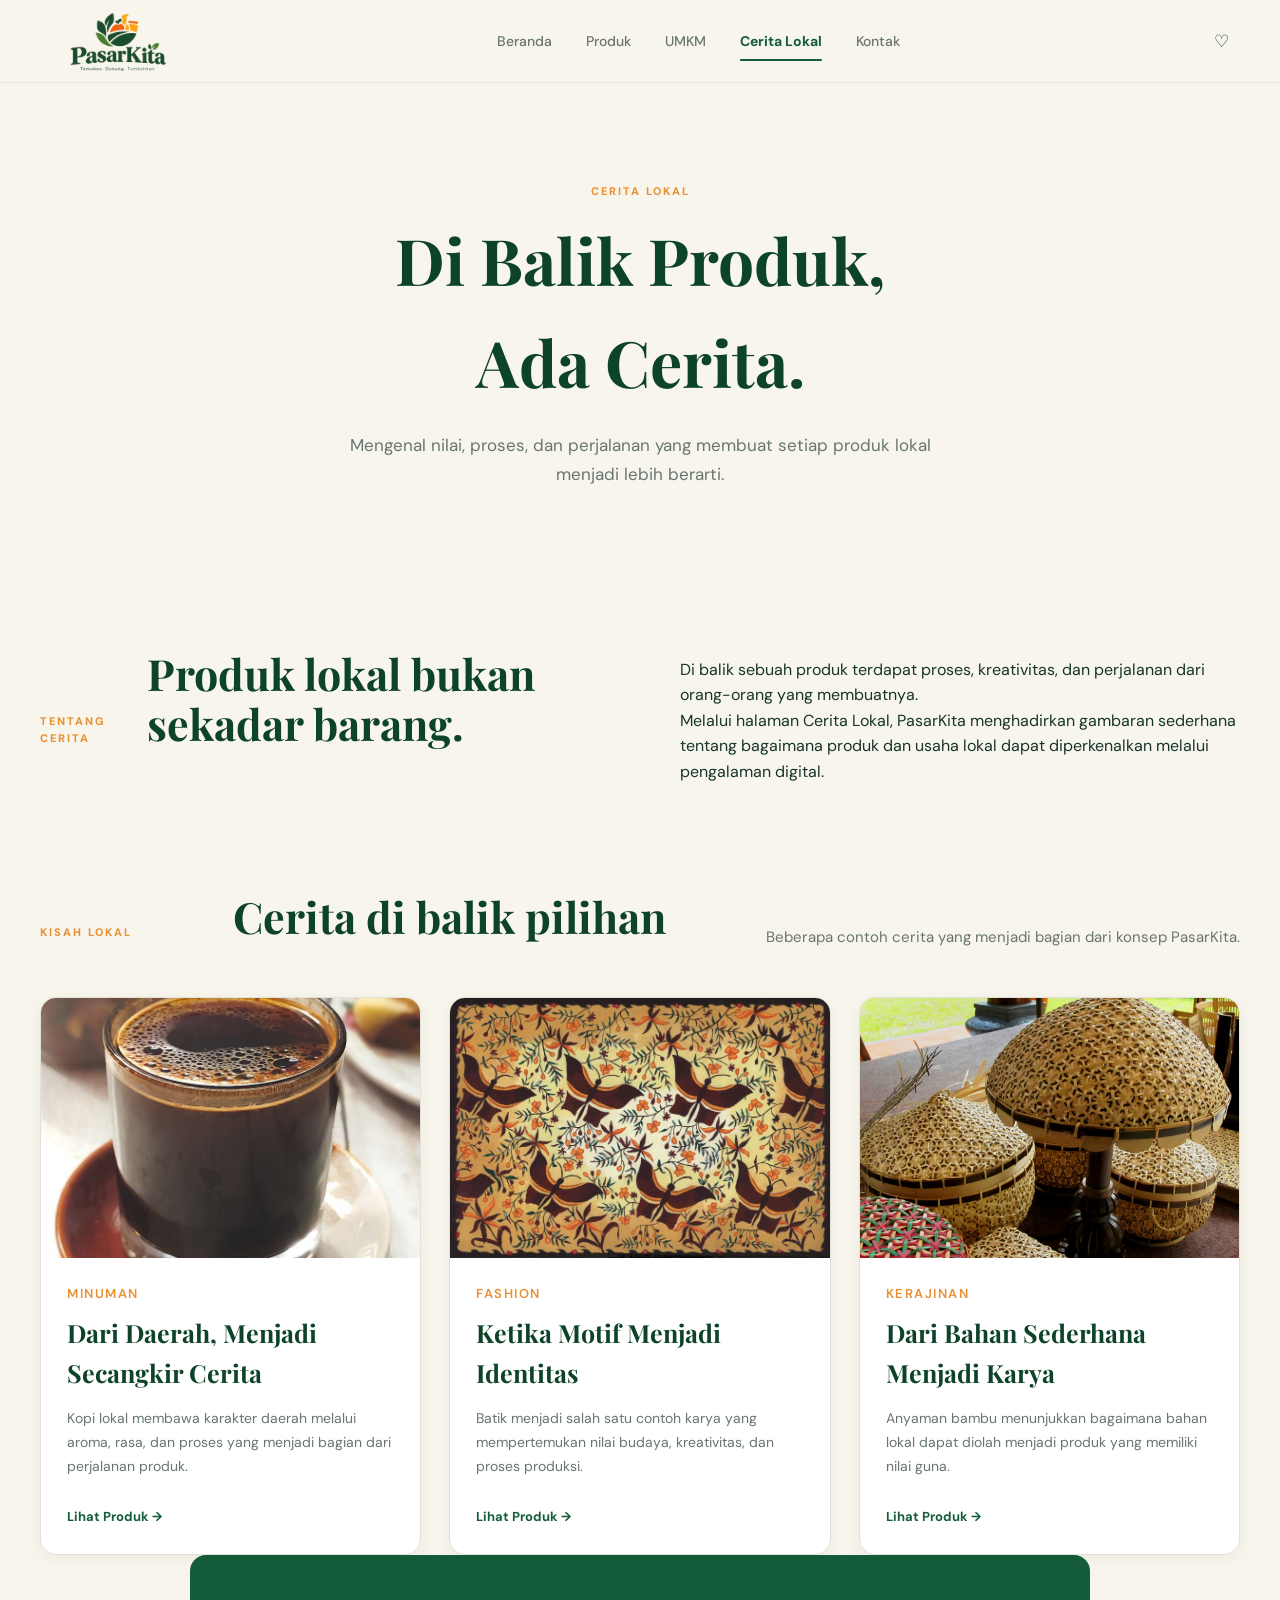
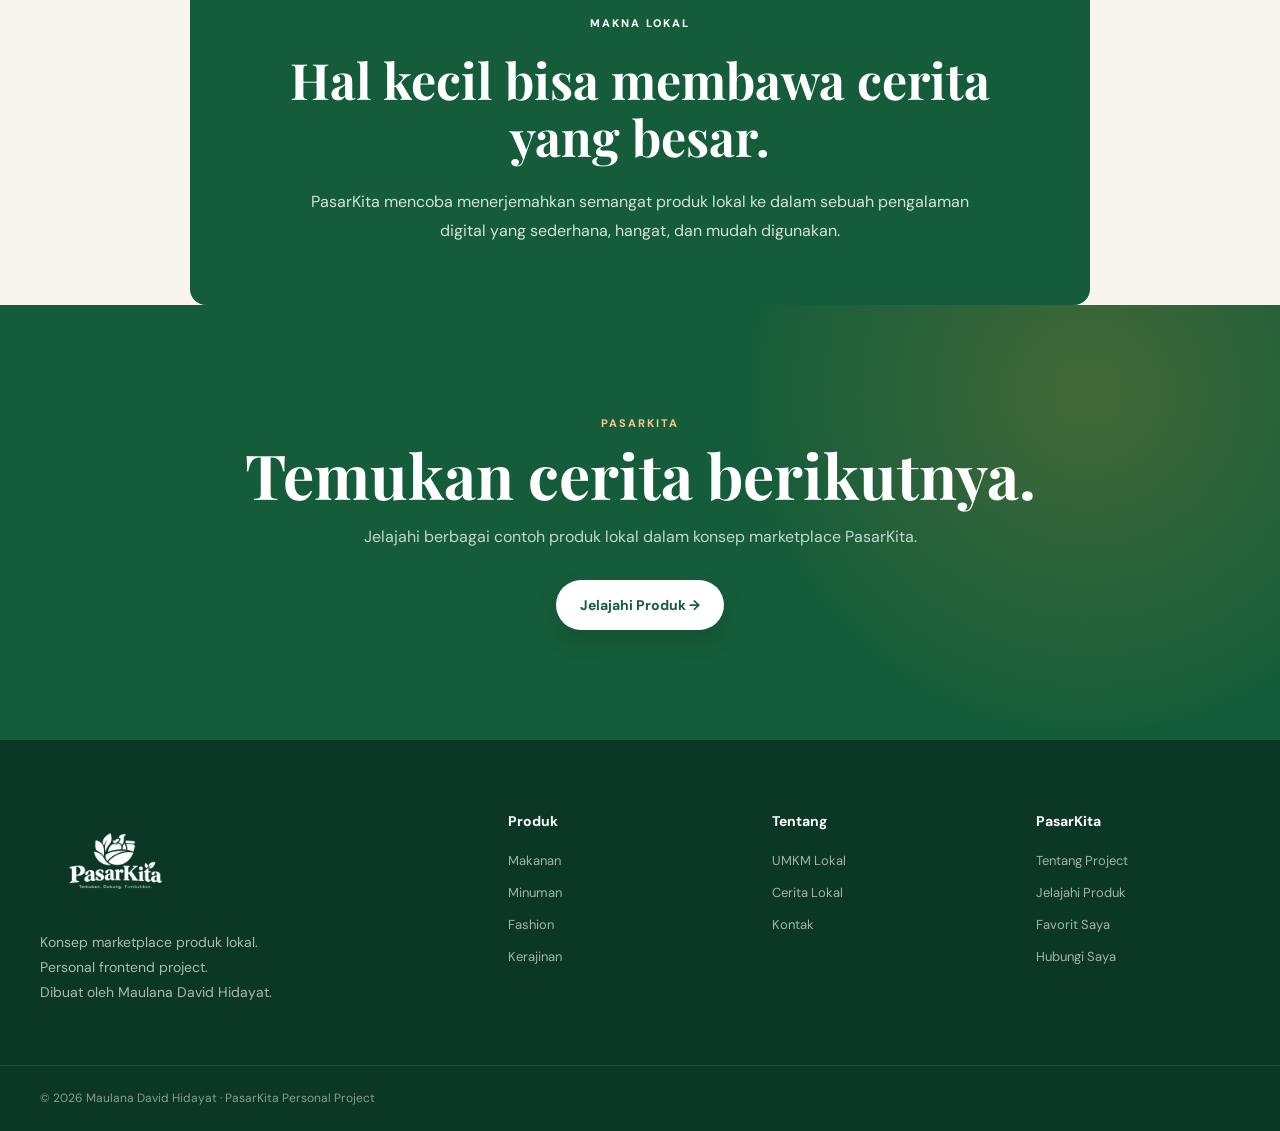
==== commit 516156b9: "News Com" ====
--- a/cerita.html
+++ b/cerita.html
@@ -1,509 +1,188 @@
 <!DOCTYPE html>
 <html lang="id">
-
 <head>
     <meta charset="UTF-8">
     <meta name="viewport" content="width=device-width, initial-scale=1.0">
-
     <title>Cerita Lokal | PasarKita</title>
-
-    <meta
-        name="description"
-        content="Cerita lokal dan kisah di balik produk dalam konsep PasarKita."
-    >
-
+    <meta name="description" content="Cerita lokal dan kisah di balik produk dalam konsep PasarKita.">
+    
     <link rel="stylesheet" href="css/style.css">
 </head>
-
 <body>
 
-    <!-- =========================================
-         NAVBAR
-    ========================================== -->
-
+    <!-- NAVBAR -->
     <header class="navbar">
-
         <div class="container nav-container">
-
             <a href="index.html" class="logo">
-                <img
-                    src="assets/logo.png"
-                    alt="Logo PasarKita"
-                >
+                <img src="assets/logo.png" alt="Logo PasarKita">
             </a>
 
             <nav class="nav-menu">
-
-                <a href="index.html">
-                    Beranda
-                </a>
-
-                <a href="produk.html">
-                    Produk
-                </a>
-
-                <a href="umkm.html">
-                    UMKM
-                </a>
-
-                <a href="cerita.html" class="active">
-                    Cerita Lokal
-                </a>
-
-                <a href="kontak.html">
-                    Kontak
-                </a>
-
+                <a href="index.html">Beranda</a>
+                <a href="produk.html">Produk</a>
+                <a href="umkm.html">UMKM</a>
+                <a href="cerita.html" class="active">Cerita Lokal</a>
+                <a href="kontak.html">Kontak</a>
             </nav>
 
             <div class="nav-actions">
-
-                <button
-                    type="button"
-                    aria-label="Favorit"
-                    class="nav-icon"
-                >
-                    ♡
-                </button>
-
-                <button
-                    type="button"
-                    aria-label="Menu"
-                    class="menu-toggle"
-                >
-                    ☰
-                </button>
-
+                <button type="button" aria-label="Favorit" class="nav-icon">♡</button>
+                <button type="button" aria-label="Menu" class="menu-toggle">☰</button>
             </div>
-
         </div>
-
     </header>
 
-
-    <!-- =========================================
-         MAIN
-    ========================================== -->
-
+    <!-- MAIN -->
     <main>
-
-
-        <!-- =====================================
-             CERITA HEADER
-        ====================================== -->
-
+        <!-- CERITA HEADER -->
         <section class="story-header">
-
             <div class="container">
-
-                <span class="section-label">
-                    CERITA LOKAL
-                </span>
-
+                <span class="section-label">CERITA LOKAL</span>
                 <h1>
                     Di Balik Produk,<br>
                     Ada Cerita.
                 </h1>
-
-                <p>
-                    Mengenal nilai, proses, dan perjalanan
-                    yang membuat setiap produk lokal menjadi
-                    lebih berarti.
-                </p>
-
+                <p>Mengenal nilai, proses, dan perjalanan yang membuat setiap produk lokal menjadi lebih berarti.</p>
             </div>
-
         </section>
 
-
-        <!-- =====================================
-             STORY INTRO
-        ====================================== -->
-
+        <!-- STORY INTRO -->
         <section class="story-intro section">
-
             <div class="container story-intro-grid">
-
                 <div class="section-heading">
-
-                    <span class="section-label">
-                        TENTANG CERITA
-                    </span>
-
-                    <h2>
-                        Produk lokal bukan
-                        sekadar barang.
-                    </h2>
-
+                    <span class="section-label">TENTANG CERITA</span>
+                    <h2>Produk lokal bukan sekadar barang.</h2>
                 </div>
 
                 <div class="story-intro-text">
+                    <p>Di balik sebuah produk terdapat proses, kreativitas, dan perjalanan dari orang-orang yang membuatnya.</p>
+                    <p>Melalui halaman Cerita Lokal, PasarKita menghadirkan gambaran sederhana tentang bagaimana produk dan usaha lokal dapat diperkenalkan melalui pengalaman digital.</p>
+                </div>
+            </div>
+        </section>
 
-                    <p>
-                        Di balik sebuah produk terdapat proses,
-                        kreativitas, dan perjalanan dari orang-orang
-                        yang membuatnya.
-                    </p>
-
-                    <p>
-                        Melalui halaman Cerita Lokal, PasarKita
-                        menghadirkan gambaran sederhana tentang
-                        bagaimana produk dan usaha lokal dapat
-                        diperkenalkan melalui pengalaman digital.
-                    </p>
-
+        <!-- STORY CARDS -->
+        <section class="story-list section">
+            <div class="container">
+                <div class="section-heading centered">
+                    <span class="section-label">KISAH LOKAL</span>
+                    <h2>Cerita di balik pilihan</h2>
+                    <p>Beberapa contoh cerita yang menjadi bagian dari konsep PasarKita.</p>
                 </div>
 
+                <div class="story-grid">
+                    <!-- STORY 1 -->
+                    <article class="story-card">
+                        <div class="story-card-image">
+                            <img src="assets/produk/kopi.jpg" alt="Kopi Lokal">
+                        </div>
+                        <div class="story-card-content">
+                            <span class="story-category">MINUMAN</span>
+                            <h3>Dari Daerah, Menjadi Secangkir Cerita</h3>
+                            <p>Kopi lokal membawa karakter daerah melalui aroma, rasa, dan proses yang menjadi bagian dari perjalanan produk.</p>
+                            <a href="produk.html">Lihat Produk →</a>
+                        </div>
+                    </article>
+
+                    <!-- STORY 2 -->
+                    <article class="story-card">
+                        <div class="story-card-image">
+                            <img src="assets/produk/batik.jpg" alt="Batik Nusantara">
+                        </div>
+                        <div class="story-card-content">
+                            <span class="story-category">FASHION</span>
+                            <h3>Ketika Motif Menjadi Identitas</h3>
+                            <p>Batik menjadi salah satu contoh karya yang mempertemukan nilai budaya, kreativitas, dan proses produksi.</p>
+                            <a href="produk.html">Lihat Produk →</a>
+                        </div>
+                    </article>
+
+                    <!-- STORY 3 -->
+                    <article class="story-card">
+                        <div class="story-card-image">
+                            <img src="assets/produk/anyaman.jpg" alt="Anyaman Bambu">
+                        </div>
+                        <div class="story-card-content">
+                            <span class="story-category">KERAJINAN</span>
+                            <h3>Dari Bahan Sederhana Menjadi Karya</h3>
+                            <p>Anyaman bambu menunjukkan bagaimana bahan lokal dapat diolah menjadi produk yang memiliki nilai guna.</p>
+                            <a href="produk.html">Lihat Produk →</a>
+                        </div>
+                    </article>
+                </div>
+            </div>
+        </section>
+
+        <!-- STORY MESSAGE -->
+        <section class="story-message section">
+            <div class="container">
+                <div class="story-message-box">
+                    <span class="section-label">MAKNA LOKAL</span>
+                    <h2>Hal kecil bisa membawa cerita yang besar.</h2>
+                    <p>PasarKita mencoba menerjemahkan semangat produk lokal ke dalam sebuah pengalaman digital yang sederhana, hangat, dan mudah digunakan.</p>
+                </div>
+            </div>
+        </section>
+
+        <!-- CTA -->
+        <section class="cta">
+            <div class="container cta-container">
+                <span class="section-label">PASARKITA</span>
+                <h2>Temukan cerita berikutnya.</h2>
+                <p>Jelajahi berbagai contoh produk lokal dalam konsep marketplace PasarKita.</p>
+                <a href="produk.html" class="btn btn-light">Jelajahi Produk →</a>
+            </div>
+        </section>
+    </main>
+
+    <!-- FOOTER -->
+    <footer class="footer">
+        <div class="container footer-container">
+            <!-- Brand -->
+            <div class="footer-brand">
+                <img src="assets/logo.png" alt="PasarKita">
+                <p>
+                    Konsep marketplace produk lokal.<br>
+                    Personal frontend project.<br>
+                    Dibuat oleh Maulana David Hidayat.
+                </p>
             </div>
 
-        </section>
-
-
-        <!-- =====================================
-             STORY CARDS
-        ====================================== -->
-
-        <section class="story-list section">
-
-            <div class="container">
-
-                <div class="section-heading centered">
-
-                    <span class="section-label">
-                        KISAH LOKAL
-                    </span>
-
-                    <h2>
-                        Cerita di balik pilihan
-                    </h2>
-
-                    <p>
-                        Beberapa contoh cerita yang menjadi
-                        bagian dari konsep PasarKita.
-                    </p>
-
-                </div>
-
-
-                <div class="story-grid">
-
-
-                    <!-- STORY 1 -->
-
-                    <article class="story-card">
-
-                        <div class="story-card-image">
-
-                            <img
-                                src="assets/produk/kopi.jpg"
-                                alt="Kopi Lokal"
-                            >
-
-                        </div>
-
-                        <div class="story-card-content">
-
-                            <span class="story-category">
-                                MINUMAN
-                            </span>
-
-                            <h3>
-                                Dari Daerah, Menjadi Secangkir Cerita
-                            </h3>
-
-                            <p>
-                                Kopi lokal membawa karakter daerah
-                                melalui aroma, rasa, dan proses yang
-                                menjadi bagian dari perjalanan produk.
-                            </p>
-
-                            <a href="produk.html">
-                                Lihat Produk →
-                            </a>
-
-                        </div>
-
-                    </article>
-
-
-                    <!-- STORY 2 -->
-
-                    <article class="story-card">
-
-                        <div class="story-card-image">
-
-                            <img
-                                src="assets/produk/batik.jpg"
-                                alt="Batik Nusantara"
-                            >
-
-                        </div>
-
-                        <div class="story-card-content">
-
-                            <span class="story-category">
-                                FASHION
-                            </span>
-
-                            <h3>
-                                Ketika Motif Menjadi Identitas
-                            </h3>
-
-                            <p>
-                                Batik menjadi salah satu contoh karya
-                                yang mempertemukan nilai budaya,
-                                kreativitas, dan proses produksi.
-                            </p>
-
-                            <a href="produk.html">
-                                Lihat Produk →
-                            </a>
-
-                        </div>
-
-                    </article>
-
-
-                    <!-- STORY 3 -->
-
-                    <article class="story-card">
-
-                        <div class="story-card-image">
-
-                            <img
-                                src="assets/produk/anyaman.jpg"
-                                alt="Anyaman Bambu"
-                            >
-
-                        </div>
-
-                        <div class="story-card-content">
-
-                            <span class="story-category">
-                                KERAJINAN
-                            </span>
-
-                            <h3>
-                                Dari Bahan Sederhana Menjadi Karya
-                            </h3>
-
-                            <p>
-                                Anyaman bambu menunjukkan bagaimana
-                                bahan lokal dapat diolah menjadi
-                                produk yang memiliki nilai guna.
-                            </p>
-
-                            <a href="produk.html">
-                                Lihat Produk →
-                            </a>
-
-                        </div>
-
-                    </article>
-
-
-                </div>
-
+            <!-- Produk -->
+            <div class="footer-column">
+                <h3>Produk</h3>
+                <a href="produk.html">Makanan</a>
+                <a href="produk.html">Minuman</a>
+                <a href="produk.html">Fashion</a>
+                <a href="produk.html">Kerajinan</a>
             </div>
 
-        </section>
-
-
-        <!-- =====================================
-             STORY MESSAGE
-        ====================================== -->
-
-        <section class="story-message section">
-
-            <div class="container">
-
-                <div class="story-message-box">
-
-                    <span class="section-label">
-                        MAKNA LOKAL
-                    </span>
-
-                    <h2>
-                        Hal kecil bisa membawa
-                        cerita yang besar.
-                    </h2>
-
-                    <p>
-                        PasarKita mencoba menerjemahkan semangat
-                        produk lokal ke dalam sebuah pengalaman
-                        digital yang sederhana, hangat, dan mudah
-                        digunakan.
-                    </p>
-
-                </div>
-
+            <!-- Tentang -->
+            <div class="footer-column">
+                <h3>Tentang</h3>
+                <a href="umkm.html">UMKM Lokal</a>
+                <a href="cerita.html">Cerita Lokal</a>
+                <a href="kontak.html">Kontak</a>
             </div>
 
-        </section>
-
-
-        <!-- =====================================
-             CTA
-        ====================================== -->
-
-        <section class="cta">
-
-            <div class="container cta-container">
-
-                <span class="section-label">
-                    PASARKITA
-                </span>
-
-                <h2>
-                    Temukan cerita berikutnya.
-                </h2>
-
-                <p>
-                    Jelajahi berbagai contoh produk lokal
-                    dalam konsep marketplace PasarKita.
-                </p>
-
-                <a
-                    href="produk.html"
-                    class="btn btn-light"
-                >
-                    Jelajahi Produk →
-                </a>
-
+            <!-- PasarKita -->
+            <div class="footer-column">
+                <h3>PasarKita</h3>
+                <a href="index.html">Tentang Project</a>
+                <a href="produk.html">Jelajahi Produk</a>
+                <a href="favorit.html">Favorit Saya</a>
+                <a href="kontak.html">Hubungi Saya</a>
             </div>
-
-        </section>
-
-    </main>
-
-
-    <!-- =========================================
-         FOOTER
-    ========================================== -->
-
-<footer class="footer">
-
-    <div class="container footer-container">
-
-        <!-- Brand -->
-
-        <div class="footer-brand">
-
-            <img
-                src="assets/logo.png"
-                alt="PasarKita"
-            >
-
-            <p>
-                Konsep marketplace produk lokal.
-                <br>
-                Personal frontend project.
-                <br>
-                Dibuat oleh Maulana David Hidayat.
-            </p>
-
         </div>
 
-
-        <!-- Produk -->
-
-        <div class="footer-column">
-
-            <h3>
-                Produk
-            </h3>
-
-            <a href="produk.html">
-                Makanan
-            </a>
-
-            <a href="produk.html">
-                Minuman
-            </a>
-
-            <a href="produk.html">
-                Fashion
-            </a>
-
-            <a href="produk.html">
-                Kerajinan
-            </a>
-
+        <!-- Copyright -->
+        <div class="footer-bottom">
+            <div class="container">
+                <p>© 2026 Maulana David Hidayat · PasarKita Personal Project</p>
+            </div>
         </div>
-
-
-        <!-- Tentang -->
-
-        <div class="footer-column">
-
-            <h3>
-                Tentang
-            </h3>
-
-            <a href="umkm.html">
-                UMKM Lokal
-            </a>
-
-            <a href="cerita.html">
-                Cerita Lokal
-            </a>
-
-            <a href="kontak.html">
-                Kontak
-            </a>
-
-        </div>
-
-
-        <!-- PasarKita -->
-
-        <div class="footer-column">
-
-            <h3>
-                PasarKita
-            </h3>
-
-            <a href="index.html">
-                Tentang Project
-            </a>
-
-            <a href="produk.html">
-                Jelajahi Produk
-            </a>
-
-            <a href="favorit.html">
-                Favorit Saya
-            </a>
-
-            <a href="kontak.html">
-                Hubungi Saya
-            </a>
-
-        </div>
-
-    </div>
-
-
-    <!-- Copyright -->
-
-    <div class="footer-bottom">
-
-        <div class="container">
-
-            <p>
-                © 2026 Maulana David Hidayat ·
-                PasarKita Personal Project
-            </p>
-
-        </div>
-
-    </div>
-
-</footer>
-
+    </footer>
 
     <script src="js/script.js"></script>
-
 </body>
-
 </html>
--- a/css/style.css
+++ b/css/style.css
@@ -1,17 +1,11 @@
 /* =====================================================
-   PASARKITA
-   GLOBAL STYLE
+   PASARKITA — GLOBAL STYLE
 ===================================================== */
 
 @import url('https://fonts.googleapis.com/css2?family=DM+Sans:wght@400;500;600;700&family=Playfair+Display:wght@500;600;700&display=swap');
 
-
-/* =====================================================
-   ROOT / COLOR
-===================================================== */
-
+/* ROOT & COLOR */
 :root {
-
     --primary: #155d3a;
     --primary-dark: #0d4329;
     --primary-light: #e8f1e9;
@@ -28,11 +22,8 @@
     --text-light: #68766f;
     --border: #e4e1d8;
 
-    --shadow-sm:
-        0 4px 15px rgba(23, 53, 42, 0.06);
-
-    --shadow-md:
-        0 12px 30px rgba(23, 53, 42, 0.10);
+    --shadow-sm: 0 4px 15px rgba(23, 53, 42, 0.06);
+    --shadow-md: 0 12px 30px rgba(23, 53, 42, 0.10);
 
     --radius-sm: 10px;
     --radius-md: 16px;
@@ -41,898 +32,624 @@
     --container: 1200px;
 }
 
-
-/* =====================================================
-   RESET
-===================================================== */
-
+/* RESET */
 * {
     margin: 0;
     padding: 0;
     box-sizing: border-box;
 }
 
-
 html {
     scroll-behavior: smooth;
 }
-
 
 body {
     font-family: 'DM Sans', sans-serif;
     background: var(--cream);
     color: var(--text);
     line-height: 1.6;
-}
-
+    transition: opacity 0.18s ease;
+}
+
+body.page-exit {
+    opacity: 0;
+}
 
 img {
     display: block;
     width: 100%;
 }
 
-
 a {
     color: inherit;
     text-decoration: none;
 }
 
-
 button {
     font-family: inherit;
 }
 
-
 .container {
-    width: min(
-        var(--container),
-        calc(100% - 80px)
-    );
-
+    width: min(var(--container), calc(100% - 80px));
     margin: 0 auto;
 }
 
-
-/* =====================================================
-   NAVBAR
-===================================================== */
-
+/* NAVBAR */
 .navbar {
     position: relative;
     z-index: 100;
-
     width: 100%;
-
     background: rgba(248, 245, 237, 0.94);
-
     border-bottom: 1px solid rgba(23, 53, 42, 0.08);
-
     backdrop-filter: blur(12px);
 }
 
+.navbar.scrolled {
+    position: sticky;
+    top: 0;
+    box-shadow: 0 5px 20px rgba(23, 53, 42, 0.08);
+}
 
 .nav-container {
     height: 82px;
-
     display: flex;
     align-items: center;
     justify-content: space-between;
 }
 
-
-/* LOGO */
-
 .logo {
     display: flex;
     align-items: center;
-
     width: 155px;
 }
-
 
 .logo img {
     width: 100%;
     height: auto;
-
     object-fit: contain;
 }
 
-
-/* MENU */
-
 .nav-menu {
     display: flex;
     align-items: center;
     gap: 34px;
 }
-
 
 .nav-menu a {
     position: relative;
-
     font-size: 14px;
     font-weight: 500;
-
     color: var(--text-light);
-
-    transition:
-        color 0.25s ease;
-}
-
+    transition: color 0.25s ease;
+}
 
 .nav-menu a:hover {
     color: var(--primary);
 }
 
-
 .nav-menu a.active {
     color: var(--primary);
     font-weight: 700;
 }
-
 
 .nav-menu a.active::after {
     content: "";
-
     position: absolute;
-
     left: 0;
     right: 0;
     bottom: -9px;
-
     height: 2px;
-
     background: var(--primary);
-
     border-radius: 10px;
 }
 
-
-/* NAV ACTION */
-
 .nav-actions {
     display: flex;
     align-items: center;
     gap: 8px;
 }
-
 
 .nav-icon,
 .menu-toggle {
     width: 38px;
     height: 38px;
-
     border: none;
     background: transparent;
-
     display: flex;
     align-items: center;
     justify-content: center;
-
     border-radius: 50%;
-
     color: var(--text);
-
     cursor: pointer;
-
     font-size: 17px;
-
-    transition:
-        background 0.25s ease,
-        color 0.25s ease,
-        transform 0.25s ease;
-}
-
+    transition: background 0.25s ease, color 0.25s ease, transform 0.25s ease;
+}
 
 .nav-icon:hover,
 .menu-toggle:hover {
     background: var(--primary-light);
     color: var(--primary);
-
     transform: translateY(-2px);
 }
-
 
 .menu-toggle {
     display: none;
 }
 
-
-/* =====================================================
-   HERO
-===================================================== */
-
+/* HERO */
 .hero {
     position: relative;
-
     min-height: 650px;
-
     overflow: hidden;
-
-    background:
-        linear-gradient(
-            90deg,
-            rgba(248, 245, 237, 0.98) 0%,
-            rgba(248, 245, 237, 0.92) 42%,
-            rgba(248, 245, 237, 0.25) 72%,
-            rgba(248, 245, 237, 0.05) 100%
-        );
-}
-
+    background: linear-gradient(
+        90deg,
+        rgba(248, 245, 237, 0.98) 0%,
+        rgba(248, 245, 237, 0.92) 42%,
+        rgba(248, 245, 237, 0.25) 72%,
+        rgba(248, 245, 237, 0.05) 100%
+    );
+}
 
 .hero-container {
     min-height: 650px;
-
     display: grid;
-
-    grid-template-columns:
-        0.9fr
-        1.1fr;
-
-    align-items: center;
-
+    grid-template-columns: 0.9fr 1.1fr;
+    align-items: center;
     gap: 40px;
 }
-
-
-/* HERO CONTENT */
 
 .hero-content {
     position: relative;
     z-index: 3;
-
     max-width: 610px;
-
     padding: 70px 0;
 }
-
 
 .hero-label {
     display: inline-flex;
     align-items: center;
-
     padding: 8px 16px;
-
     margin-bottom: 22px;
-
     background: var(--accent-light);
-
     color: #a65d13;
-
     border-radius: 50px;
-
     font-size: 12px;
     font-weight: 700;
-
     letter-spacing: 0.4px;
 }
-
 
 .hero h1 {
     max-width: 650px;
-
     font-family: 'Playfair Display', serif;
-
-    font-size: clamp(
-        48px,
-        5vw,
-        72px
-    );
-
+    font-size: clamp(48px, 5vw, 72px);
     line-height: 1.05;
-
     letter-spacing: -2px;
-
     color: var(--primary-dark);
-
     margin-bottom: 24px;
 }
-
 
 .hero p {
     max-width: 500px;
-
     color: var(--text-light);
-
     font-size: 17px;
-
     line-height: 1.8;
-
     margin-bottom: 32px;
 }
 
-
-/* HERO BUTTONS */
-
 .hero-buttons {
     display: flex;
     align-items: center;
-
     gap: 12px;
 }
 
-
-/* =====================================================
-   BUTTON
-===================================================== */
-
+/* BUTTON */
 .btn {
     min-height: 50px;
-
     padding: 0 24px;
-
     display: inline-flex;
     align-items: center;
     justify-content: center;
-
     gap: 12px;
-
     border-radius: 50px;
-
     font-size: 14px;
     font-weight: 700;
-
-    transition:
-        transform 0.25s ease,
-        box-shadow 0.25s ease,
-        background 0.25s ease;
-}
-
+    transition: transform 0.25s ease, box-shadow 0.25s ease, background 0.25s ease;
+}
 
 .btn:hover {
     transform: translateY(-3px);
 }
-
 
 .btn-primary {
     background: var(--primary);
     color: var(--white);
-
-    box-shadow:
-        0 8px 20px rgba(21, 93, 58, 0.22);
-}
-
+    box-shadow: 0 8px 20px rgba(21, 93, 58, 0.22);
+}
 
 .btn-primary:hover {
     background: var(--primary-dark);
-
-    box-shadow:
-        0 12px 25px rgba(21, 93, 58, 0.28);
-}
-
+    box-shadow: 0 12px 25px rgba(21, 93, 58, 0.28);
+}
 
 .btn-secondary {
     background: rgba(255, 255, 255, 0.8);
-
-    color: var(--primary);
-
+    color: var(--primary);
     border: 1px solid var(--primary);
 }
-
 
 .btn-secondary:hover {
     background: var(--primary-light);
 }
 
-
 .btn span {
     font-size: 18px;
 }
 
-
-/* HERO IMAGE */
+.btn-light {
+    background: var(--white);
+    color: var(--primary);
+    box-shadow: 0 10px 25px rgba(0, 0, 0, 0.12);
+}
+
+.btn-light:hover {
+    background: var(--cream);
+}
 
 .hero-image {
     position: absolute;
-
     top: 0;
     right: 0;
-
     width: 58%;
     height: 100%;
-
     overflow: hidden;
 }
-
 
 .hero-image::after {
     content: "";
-
     position: absolute;
-
     inset: 0;
-
-    background:
-        linear-gradient(
-            90deg,
-            var(--cream) 0%,
-            rgba(248, 245, 237, 0.35) 14%,
-            transparent 42%
-        );
-}
-
+    background: linear-gradient(
+        90deg,
+        var(--cream) 0%,
+        rgba(248, 245, 237, 0.35) 14%,
+        transparent 42%
+    );
+}
 
 .hero-image img {
     width: 100%;
     height: 100%;
-
     object-fit: cover;
 }
 
-
-/* =====================================================
-   STATISTICS
-===================================================== */
-
+/* STATISTICS */
 .stats {
     position: relative;
     z-index: 5;
-
     margin-top: -1px;
-
     background: var(--white);
-
     border-top: 1px solid var(--border);
     border-bottom: 1px solid var(--border);
 }
 
-
 .stats-container {
     min-height: 105px;
-
     display: grid;
-
-    grid-template-columns:
-        repeat(4, 1fr);
-}
-
+    grid-template-columns: repeat(4, 1fr);
+}
 
 .stat-item {
     display: flex;
     flex-direction: column;
-
     align-items: center;
     justify-content: center;
-
     position: relative;
 }
-
 
 .stat-item:not(:last-child)::after {
     content: "";
-
     position: absolute;
-
     right: 0;
-
     width: 1px;
     height: 42px;
-
     background: var(--border);
 }
 
-
 .stat-item strong {
     color: var(--primary);
-
     font-family: 'Playfair Display', serif;
-
     font-size: 27px;
-
     line-height: 1;
 }
-
 
 .stat-item span {
     margin-top: 5px;
-
     color: var(--text-light);
-
     font-size: 12px;
-
     text-transform: uppercase;
-
     letter-spacing: 1px;
 }
 
-
-/* =====================================================
-   GENERAL SECTION
-===================================================== */
-
+/* GENERAL SECTIONS & HEADINGS */
 .products-section,
 .umkm-preview {
     padding: 110px 0;
 }
 
-
 .section-heading {
     display: flex;
-
     align-items: flex-end;
     justify-content: space-between;
-
     gap: 30px;
-
     margin-bottom: 36px;
 }
-
 
 .section-label {
     display: block;
-
     margin-bottom: 8px;
-
     color: var(--accent);
-
     font-size: 11px;
     font-weight: 800;
-
     letter-spacing: 2px;
-
     text-transform: uppercase;
 }
-
 
 .section-heading h2 {
     color: var(--primary-dark);
-
     font-family: 'Playfair Display', serif;
-
     font-size: 43px;
-
     line-height: 1.15;
-
     margin-bottom: 8px;
 }
-
 
 .section-heading p {
     color: var(--text-light);
-
     font-size: 15px;
 }
 
-
 .see-all {
     color: var(--primary);
-
     font-size: 13px;
     font-weight: 700;
-
     white-space: nowrap;
-
-    transition:
-        transform 0.25s ease;
-}
-
+    transition: transform 0.25s ease;
+}
 
 .see-all:hover {
     transform: translateX(5px);
 }
 
-
-/* =====================================================
-   CATEGORY FILTER
-===================================================== */
-
+/* CATEGORY FILTER */
 .category-filter {
     display: flex;
     flex-wrap: wrap;
     align-items: center;
     gap: 12px;
-
     margin-top: 28px;
     padding: 4px 2px;
 }
 
-
-/* Tombol kategori */
-
 .category {
     display: inline-flex;
     align-items: center;
     justify-content: center;
-
     min-width: 124px;
     height: 46px;
-
     padding: 0 24px;
-
     border: 1px solid var(--primary);
     border-radius: 999px;
-
     background: transparent;
-
-    color: var(--primary);
-
+    color: var(--primary);
     font-family: inherit;
     font-size: 15px;
     font-weight: 600;
-
     line-height: 1;
     white-space: nowrap;
-
     cursor: pointer;
-
-    transition:
-        background 0.25s ease,
-        color 0.25s ease,
-        transform 0.25s ease;
-}
-
-
-/* Hover */
+    transition: background 0.25s ease, color 0.25s ease, transform 0.25s ease;
+}
 
 .category:hover {
     background: var(--primary);
     color: var(--white);
-
     transform: translateY(-2px);
 }
-
-
-/* Active */
 
 .category.active {
     background: var(--primary);
     color: var(--white);
 }
 
-
-/* =====================================================
-   PRODUCT GRID
-===================================================== */
-
+/* PRODUCT GRID & CARDS */
 .product-grid {
     display: grid;
-
-    grid-template-columns:
-        repeat(4, 1fr);
-
+    grid-template-columns: repeat(4, 1fr);
     gap: 24px;
-
     margin-top: 28px;
 }
-
 
 .product-card {
     overflow: hidden;
-
     background: var(--white);
-
     border: 1px solid var(--border);
-
     border-radius: var(--radius-md);
-
     box-shadow: var(--shadow-sm);
-
-    transition:
-        transform 0.3s ease,
-        box-shadow 0.3s ease;
-}
-
+    transition: transform 0.3s ease, box-shadow 0.3s ease;
+    position: relative;
+}
 
 .product-card:hover {
     transform: translateY(-7px);
-
     box-shadow: var(--shadow-md);
 }
-
-
-/* PRODUCT IMAGE */
 
 .product-image {
     position: relative;
-
     height: 245px;
-
     overflow: hidden;
-
     background: var(--cream-dark);
 }
-
 
 .product-image img {
     width: 100%;
     height: 100%;
-
     object-fit: cover;
-
-    transition:
-        transform 0.5s ease;
-}
-
+    transition: transform 0.5s ease;
+}
 
 .product-card:hover .product-image img {
     transform: scale(1.06);
 }
 
-
-/* PRODUCT INFO */
+.product-favorite {
+    position: absolute;
+    top: 14px;
+    right: 14px;
+    width: 40px;
+    height: 40px;
+    display: flex;
+    align-items: center;
+    justify-content: center;
+    border: none;
+    border-radius: 50%;
+    background: rgba(255, 255, 255, 0.95);
+    color: var(--primary);
+    font-size: 22px;
+    line-height: 1;
+    cursor: pointer;
+    box-shadow: 0 4px 14px rgba(0, 0, 0, 0.08);
+    transition: transform 0.2s ease, background 0.2s ease, color 0.2s ease;
+    z-index: 2;
+}
+
+.product-favorite:hover {
+    transform: scale(1.08);
+}
+
+.product-favorite.is-favorite {
+    color: #d85c5c;
+}
+
+.product-favorite.favorite-click {
+    transform: scale(1.2);
+}
 
 .product-info {
     padding: 19px;
 }
 
-
 .product-category {
     color: var(--accent);
-
     font-size: 10px;
     font-weight: 800;
-
     letter-spacing: 1px;
-
     text-transform: uppercase;
 }
-
 
 .product-info h3 {
     margin-top: 6px;
-
     color: var(--primary-dark);
-
     font-family: 'Playfair Display', serif;
-
     font-size: 20px;
 }
-
 
 .product-location {
     margin-top: 3px;
-
     color: var(--text-light);
-
     font-size: 12px;
 }
 
-
 .product-bottom {
     display: flex;
-
     align-items: center;
     justify-content: space-between;
-
     margin-top: 18px;
-
     padding-top: 14px;
-
     border-top: 1px solid var(--border);
 }
 
-
 .product-bottom strong {
     color: var(--primary);
-
     font-size: 14px;
 }
-
 
 .product-bottom span {
     color: var(--accent);
-
     font-size: 12px;
     font-weight: 700;
 }
 
-
-/* =====================================================
-   UMKM PREVIEW
-===================================================== */
-
+/* UMKM PREVIEW SECTION */
 .umkm-preview {
     background: var(--white);
 }
 
-
 .umkm-feature {
     display: grid;
-
-    grid-template-columns:
-        1fr 1fr;
-
+    grid-template-columns: 1fr 1fr;
     min-height: 430px;
-
     overflow: hidden;
-
     background: var(--cream);
-
     border-radius: var(--radius-lg);
 }
-
 
 .umkm-image {
     overflow: hidden;
 }
-
 
 .umkm-image img {
     width: 100%;
     height: 100%;
-
     object-fit: cover;
-
-    transition:
-        transform 0.6s ease;
-}
-
+    transition: transform 0.6s ease;
+}
 
 .umkm-feature:hover .umkm-image img {
     transform: scale(1.04);
 }
 
-
 .umkm-content {
     display: flex;
-
     flex-direction: column;
-
     justify-content: center;
-
     padding: 60px;
 }
-
 
 .umkm-content h2 {
     max-width: 470px;
-
     color: var(--primary-dark);
-
     font-family: 'Playfair Display', serif;
-
     font-size: 40px;
-
     line-height: 1.15;
-
     margin-bottom: 20px;
 }
-
 
 .umkm-content p {
     max-width: 500px;
-
     color: var(--text-light);
-
     font-size: 15px;
-
     line-height: 1.8;
-
     margin-bottom: 25px;
 }
-
 
 .text-link {
     width: fit-content;
-
-    color: var(--primary);
-
+    color: var(--primary);
     font-size: 14px;
     font-weight: 700;
-
     border-bottom: 1px solid var(--primary);
-
     padding-bottom: 3px;
-
-    transition:
-        opacity 0.25s ease;
-}
-
+    transition: opacity 0.25s ease;
+}
 
 .text-link:hover {
     opacity: 0.7;
 }
 
-
-/* =====================================================
-   CTA
-===================================================== */
-
+/* CTA SECTION */
 .cta {
     padding: 110px 0;
-
-    background:
-        radial-gradient(
+    background: radial-gradient(
             circle at 85% 20%,
             rgba(232, 144, 50, 0.22),
             transparent 30%
@@ -940,1018 +657,260 @@
         var(--primary);
 }
 
-
 .cta-container {
     text-align: center;
 }
 
-
 .cta .section-label {
     color: #f5c78f;
 }
 
-
 .cta h2 {
     color: var(--white);
-
     font-family: 'Playfair Display', serif;
-
-    font-size: clamp(
-        40px,
-        5vw,
-        62px
-    );
-
+    font-size: clamp(40px, 5vw, 62px);
     line-height: 1.1;
-
     margin-bottom: 15px;
 }
-
 
 .cta p {
     color: rgba(255, 255, 255, 0.75);
-
     margin-bottom: 30px;
 }
 
-
-.btn-light {
-    background: var(--white);
-
-    color: var(--primary);
-
-    box-shadow:
-        0 10px 25px rgba(0, 0, 0, 0.12);
-}
-
-
-.btn-light:hover {
-    background: var(--cream);
-}
-
-
-/* =====================================================
-   FOOTER
-===================================================== */
-
+/* FOOTER */
 .footer {
     background: #0b3825;
-
     color: var(--white);
 }
-
 
 .footer-container {
     display: grid;
-
-    grid-template-columns:
-        2fr
-        1fr
-        1fr
-        1fr;
-
+    grid-template-columns: 2fr 1fr 1fr 1fr;
     gap: 60px;
-
     padding-top: 70px;
     padding-bottom: 60px;
 }
 
-
 .footer-brand img {
     width: 150px;
-
     margin-bottom: 20px;
-
     filter: brightness(0) invert(1);
 }
-
 
 .footer-brand p {
     color: rgba(255, 255, 255, 0.65);
-
     font-size: 14px;
-
     line-height: 1.8;
 }
 
-
 .footer-column {
     display: flex;
-
     flex-direction: column;
-
     gap: 11px;
 }
-
 
 .footer-column h3 {
     margin-bottom: 8px;
-
     font-size: 14px;
 }
-
 
 .footer-column a {
     color: rgba(255, 255, 255, 0.62);
-
     font-size: 13px;
-
-    transition:
-        color 0.25s ease,
-        transform 0.25s ease;
-}
-
+    transition: color 0.25s ease, transform 0.25s ease;
+}
 
 .footer-column a:hover {
     color: var(--white);
-
     transform: translateX(4px);
 }
-
-
-/* FOOTER BOTTOM */
 
 .footer-bottom {
     border-top: 1px solid rgba(255, 255, 255, 0.1);
 }
 
-
 .footer-bottom .container {
     min-height: 65px;
-
-    display: flex;
-
-    align-items: center;
-}
-
+    display: flex;
+    align-items: center;
+}
 
 .footer-bottom p {
     color: rgba(255, 255, 255, 0.5);
-
     font-size: 12px;
 }
 
-
-/* =====================================================
-   RESPONSIVE — TABLET
-===================================================== */
-
-@media (max-width: 1000px) {
-
-    .container {
-        width: min(
-            var(--container),
-            calc(100% - 50px)
-        );
-    }
-
-
-    .nav-menu {
-        gap: 20px;
-    }
-
-
-    .nav-menu a {
-        font-size: 13px;
-    }
-
-
-    .hero {
-        min-height: 600px;
-    }
-
-
-    .hero-container {
-        min-height: 600px;
-
-        grid-template-columns:
-            1fr;
-    }
-
-
-    .hero-content {
-        max-width: 550px;
-    }
-
-
-    .hero-image {
-        width: 65%;
-        opacity: 0.55;
-    }
-
-
-    .hero h1 {
-        font-size: 58px;
-    }
-
-
-    .product-grid {
-        grid-template-columns:
-            repeat(2, 1fr);
-    }
-
-
-    .umkm-content {
-        padding: 40px;
-    }
-
-
-    .footer-container {
-        grid-template-columns:
-            2fr 1fr 1fr;
-    }
-
-}
-
-
-/* =====================================================
-   RESPONSIVE — MOBILE
-===================================================== */
-
-@media (max-width: 700px) {
-
-    .container {
-        width: calc(100% - 36px);
-    }
-
-
-    /* NAVBAR */
-
-    .nav-container {
-        height: 72px;
-    }
-
-
-    .logo {
-        width: 125px;
-    }
-
-
-    .nav-menu {
-        display: none;
-    }
-
-
-    .menu-toggle {
-        display: flex;
-    }
-
-
-    /* HERO */
-
-    .hero {
-        min-height: 700px;
-    }
-
-
-    .hero-container {
-        min-height: 700px;
-
-        display: block;
-    }
-
-
-    .hero-content {
-        padding-top: 80px;
-        padding-bottom: 40px;
-    }
-
-
-    .hero-image {
-        width: 100%;
-        height: 100%;
-
-        opacity: 0.35;
-    }
-
-
-    .hero-image::after {
-        background:
-            linear-gradient(
-                90deg,
-                var(--cream) 0%,
-                rgba(248, 245, 237, 0.75) 70%,
-                rgba(248, 245, 237, 0.35) 100%
-            );
-    }
-
-
-    .hero h1 {
-        font-size: 46px;
-
-        letter-spacing: -1.5px;
-    }
-
-
-    .hero p {
-        font-size: 15px;
-    }
-
-
-    .hero-buttons {
-        flex-direction: column;
-
-        align-items: stretch;
-
-        max-width: 280px;
-    }
-
-
-    .btn {
-        width: 100%;
-    }
-
-
-    /* STATISTICS */
-
-    .stats-container {
-        grid-template-columns:
-            repeat(2, 1fr);
-    }
-
-
-    .stat-item {
-        min-height: 85px;
-    }
-
-
-    .stat-item:nth-child(2)::after {
-        display: none;
-    }
-
-
-    .stat-item:nth-child(1),
-    .stat-item:nth-child(2) {
-        border-bottom: 1px solid var(--border);
-    }
-
-
-    /* SECTION */
-
-    .products-section,
-    .umkm-preview {
-        padding: 80px 0;
-    }
-
-
-    .section-heading {
-        align-items: flex-start;
-
-        flex-direction: column;
-
-        gap: 15px;
-    }
-
-
-    .section-heading h2 {
-        font-size: 36px;
-    }
-
-
-    /* PRODUCT */
-
-    .product-grid {
-        grid-template-columns:
-            repeat(2, 1fr);
-
-        gap: 12px;
-    }
-
-
-    .product-image {
-        height: 190px;
-    }
-
-
-    .product-info {
-        padding: 14px;
-    }
-
-
-    .product-info h3 {
-        font-size: 17px;
-    }
-
-
-    .product-bottom {
-        flex-direction: column;
-
-        align-items: flex-start;
-
-        gap: 5px;
-    }
-
-
-    /* UMKM */
-
-    .umkm-feature {
-        grid-template-columns: 1fr;
-    }
-
-
-    .umkm-image {
-        height: 300px;
-    }
-
-
-    .umkm-content {
-        padding: 35px 25px;
-    }
-
-
-    .umkm-content h2 {
-        font-size: 32px;
-    }
-
-
-    /* CTA */
-
-    .cta {
-        padding: 80px 0;
-    }
-
-
-    /* FOOTER */
-
-    .footer-container {
-        grid-template-columns:
-            1fr 1fr;
-
-        gap: 40px 25px;
-
-        padding-top: 55px;
-        padding-bottom: 45px;
-    }
-
-
-    .footer-brand {
-        grid-column: 1 / -1;
-    }
-
-}
-
-
-/* =====================================================
-   SMALL MOBILE
-===================================================== */
-
-@media (max-width: 430px) {
-
-    .hero h1 {
-        font-size: 39px;
-    }
-
-
-    .hero-label {
-        font-size: 10px;
-    }
-
-
-    .product-grid {
-        grid-template-columns: 1fr;
-    }
-
-
-    .product-image {
-        height: 250px;
-    }
-
-
-    .stats-container {
-        grid-template-columns:
-            repeat(2, 1fr);
-    }
-
-
-    .footer-container {
-        grid-template-columns: 1fr;
-    }
-
-
-    .footer-brand {
-        grid-column: auto;
-    }
-
-}
-
-/* =====================================================
-   JAVASCRIPT INTERACTION
-===================================================== */
-
-
-/* Navbar saat scroll */
-
-.navbar.scrolled {
-    position: sticky;
-    top: 0;
-
-    box-shadow:
-        0 5px 20px rgba(23, 53, 42, 0.08);
-}
-
-
-/* Reveal animation */
-
+/* REVEAL & ANIMATIONS */
 .product-card,
 .umkm-feature,
 .section-heading {
     opacity: 0;
-
     transform: translateY(25px);
-
-    transition:
-        opacity 0.6s ease,
-        transform 0.6s ease;
-}
-
+    transition: opacity 0.6s ease, transform 0.6s ease;
+}
 
 .product-card.reveal,
 .umkm-feature.reveal,
 .section-heading.reveal {
     opacity: 1;
-
     transform: translateY(0);
 }
 
-
-/* Page transition */
-
-body {
-    transition:
-        opacity 0.18s ease;
-}
-
-
-body.page-exit {
-    opacity: 0;
-}
-
-
-/* Mobile menu */
-
-@media (max-width: 700px) {
-
-    .nav-menu.show {
-
-        display: flex;
-
-        position: absolute;
-
-        top: 72px;
-        left: 18px;
-        right: 18px;
-
-        flex-direction: column;
-
-        align-items: flex-start;
-
-        gap: 18px;
-
-        padding: 24px;
-
-        background: var(--white);
-
-        border:
-            1px solid var(--border);
-
-        border-radius:
-            var(--radius-md);
-
-        box-shadow:
-            var(--shadow-md);
-
-    }
-
-
-    .nav-menu.show a {
-        width: 100%;
-    }
-
-}
-
-/* =====================================================
-   PRODUCT FAVORITE
-===================================================== */
-
-.product-favorite {
-    position: absolute;
-    top: 14px;
-    right: 14px;
-
-    width: 40px;
-    height: 40px;
-
-    display: flex;
-    align-items: center;
-    justify-content: center;
-
-    border: none;
-    border-radius: 50%;
-
-    background: rgba(255, 255, 255, 0.95);
-
-    color: var(--primary);
-
-    font-size: 22px;
-    line-height: 1;
-
-    cursor: pointer;
-
-    box-shadow:
-        0 4px 14px rgba(0, 0, 0, 0.08);
-
-    transition:
-        transform 0.2s ease,
-        background 0.2s ease,
-        color 0.2s ease;
-}
-
-.product-favorite:hover {
-    transform: scale(1.08);
-}
-
-.product-favorite.is-favorite {
-    color: #d85c5c;
-}
-
-.product-favorite.favorite-click {
-    transform: scale(1.2);
-}
-
-/* =====================================================
-   PRODUCT CATALOG PAGE
-===================================================== */
-
-.catalog-header {
-    padding: 100px 0 40px;
-
+/* CATALOG PAGE */
+.catalog-header,
+.favorite-header,
+.umkm-header,
+.story-header,
+.contact-header {
+    padding: 100px 0 60px;
     text-align: center;
-
     background: var(--cream);
 }
 
-.catalog-header .section-label {
-    display: block;
-    margin-bottom: 14px;
-}
-
-.catalog-header h1 {
-    margin: 0;
-
+.catalog-header h1,
+.favorite-header h1,
+.umkm-header h1,
+.story-header h1,
+.contact-header h1 {
+    margin: 0 auto;
     font-family: "Playfair Display", serif;
-
     font-size: clamp(42px, 5vw, 64px);
-
-    color: var(--dark-green);
-}
-
-.catalog-header p {
+    color: var(--primary-dark);
+}
+
+.catalog-header p,
+.favorite-header p,
+.umkm-header p,
+.story-header p,
+.contact-header p {
     max-width: 600px;
-
     margin: 18px auto 0;
-
-    color: var(--text-muted);
-
+    color: var(--text-light);
     font-size: 17px;
-
     line-height: 1.7;
 }
 
-
-/* Search */
-
 .catalog-search {
     display: flex;
     align-items: center;
-
     width: min(560px, 100%);
-
     height: 56px;
-
     margin: 32px auto 0;
-
     padding: 0 20px;
-
     background: var(--white);
-
     border: 1px solid var(--border);
-
     border-radius: 999px;
-
-    box-shadow:
-        0 8px 25px rgba(23, 53, 42, 0.06);
+    box-shadow: 0 8px 25px rgba(23, 53, 42, 0.06);
 }
 
 .search-symbol {
     margin-right: 12px;
-
     font-size: 18px;
 }
 
 .catalog-search input {
     width: 100%;
-
     border: none;
     outline: none;
-
     background: transparent;
-
     font-family: inherit;
     font-size: 15px;
-
-    color: var(--dark-green);
+    color: var(--primary-dark);
 }
 
 .catalog-search input::placeholder {
     color: #8b9690;
 }
 
-
-/* Catalog section */
-
 .catalog-section {
     padding-top: 30px;
 }
 
-
-/* Empty search */
-
-.empty-search {
-    display: none;
-
-    padding: 70px 20px;
-
-    text-align: center;
-}
-
-.empty-search h3 {
-    margin-bottom: 8px;
-
-    color: var(--dark-green);
-
-    font-size: 24px;
-}
-
-.empty-search p {
-    color: var(--text-muted);
-}   
-
-/* =====================================================
-   FAVORITE PAGE
-===================================================== */
-
-.favorite-header {
-    padding: 100px 0 60px;
-
-    text-align: center;
-
-    background: var(--cream);
-}
-
-.favorite-header .section-label {
-    display: block;
-    margin-bottom: 14px;
-}
-
-.favorite-header h1 {
-    margin: 0;
-
-    font-family: "Playfair Display", serif;
-
-    font-size: clamp(42px, 5vw, 64px);
-
-    color: var(--dark-green);
-}
-
-.favorite-header p {
-    max-width: 560px;
-
-    margin: 18px auto 0;
-
-    color: var(--text-muted);
-
-    font-size: 17px;
-
-    line-height: 1.7;
-}
-
-.favorite-section {
-    min-height: 500px;
-}
-
+.empty-search,
 .favorite-empty {
     display: none;
-
-    padding: 80px 20px;
-
+    padding: 70px 20px;
     text-align: center;
+}
+
+.empty-search h3,
+.favorite-empty h2 {
+    margin-bottom: 8px;
+    color: var(--primary-dark);
+    font-family: "Playfair Display", serif;
+    font-size: 24px;
+}
+
+.empty-search p,
+.favorite-empty p {
+    color: var(--text-light);
 }
 
 .favorite-empty-icon {
     width: 72px;
     height: 72px;
-
     display: flex;
     align-items: center;
     justify-content: center;
-
     margin: 0 auto 24px;
-
     border-radius: 50%;
-
     background: var(--cream);
-
-    color: var(--primary);
-
+    color: var(--primary);
     font-size: 34px;
 }
 
-.favorite-empty h2 {
-    margin: 0 0 10px;
-
-    font-family: "Playfair Display", serif;
-
-    color: var(--dark-green);
-}
-
-.favorite-empty p {
-    max-width: 480px;
-
-    margin: 0 auto 28px;
-
-    color: var(--text-muted);
-
-    line-height: 1.7;
-}
-
-
-/* Favorite button pada halaman favorit */
-
-.favorite-section .product-card {
-    position: relative;
-}
-
-/* =========================================
-   FIX UMKM PAGE
-========================================= */
-
-/* Header UMKM */
-.umkm-header {
-    display: block;
-    padding: 100px 0 90px;
-    text-align: center;
-    background: var(--cream);
-}
-
-.umkm-header .container {
-    display: block;
-}
-
-.umkm-header .section-label {
-    display: block;
-    margin-bottom: 18px;
-}
-
-.umkm-header h1 {
-    display: block;
-    margin: 0 auto;
-    max-width: 800px;
-    font-family: "Playfair Display", serif;
-    font-size: clamp(44px, 6vw, 72px);
-    line-height: 1.08;
-    color: var(--dark-green);
-}
-
-.umkm-header p {
-    display: block;
-    max-width: 600px;
-    margin: 22px auto 0;
-    color: var(--text-muted);
-    font-size: 17px;
-    line-height: 1.7;
-}
-
-
-/* =========================================
-   INTRO UMKM
-========================================= */
-
-.umkm-intro {
-    padding: 100px 0 90px;
-}
-
-.umkm-intro-grid {
+/* UMKM & STORY & CONTACT PAGES SPECIFIC */
+.umkm-intro,
+.story-intro,
+.contact-section {
+    padding: 100px 0;
+}
+
+.umkm-intro-grid,
+.story-intro-grid,
+.contact-grid {
     display: grid;
     grid-template-columns: 1fr 1fr;
     gap: 80px;
     align-items: center;
 }
 
-/* Override .section-heading bawaan */
-.umkm-intro-grid .section-heading {
-    display: block;
-    margin: 0;
-    opacity: 1;
-    transform: none;
-}
-
-.umkm-intro-grid .section-label {
-    display: block;
-    margin-bottom: 16px;
-}
-
-.umkm-intro-grid .section-heading h2 {
-    display: block;
-    margin: 0;
-    max-width: 500px;
-}
-
-.umkm-intro-text {
-    display: block;
-    max-width: 580px;
-}
-
-.umkm-intro-text p {
-    display: block;
-    margin: 0 0 20px;
-    color: var(--text-muted);
-    font-size: 16px;
-    line-height: 1.8;
-}
-
-
-/* =========================================
-   PILIHAN UMKM
-========================================= */
-
-.umkm-list .section-heading {
-    display: block;
-    max-width: 700px;
-    margin: 0 auto;
-    text-align: center;
-    opacity: 1;
-    transform: none;
-}
-
-.umkm-list .section-heading .section-label {
-    display: block;
-    margin-bottom: 16px;
-}
-
-.umkm-list .section-heading h2 {
-    display: block;
-    margin: 0;
-}
-
-.umkm-list .section-heading p {
-    display: block;
-    max-width: 600px;
-    margin: 18px auto 0;
-}
-
-
-/* =========================================
-   UMKM GRID
-========================================= */
-
-.umkm-grid {
+.umkm-grid,
+.story-grid {
     display: grid;
     grid-template-columns: repeat(3, 1fr);
     gap: 28px;
     margin-top: 48px;
 }
 
-
-/* =========================================
-   UMKM CARD
-========================================= */
-
-.umkm-card {
+.umkm-card,
+.story-card {
     overflow: hidden;
     background: var(--white);
     border: 1px solid var(--border);
     border-radius: var(--radius-md);
     box-shadow: var(--shadow-sm);
-    transition:
-        transform 0.3s ease,
-        box-shadow 0.3s ease;
-}
-
-.umkm-card:hover {
+    transition: transform 0.3s ease, box-shadow 0.3s ease;
+}
+
+.umkm-card:hover,
+.story-card:hover {
     transform: translateY(-6px);
     box-shadow: var(--shadow-md);
 }
 
-.umkm-card-image {
+.umkm-card-image,
+.story-card-image {
     position: relative;
     height: 260px;
     overflow: hidden;
 }
 
-.umkm-card-image img {
+.umkm-card-image img,
+.story-card-image img {
     width: 100%;
     height: 100%;
-    display: block;
     object-fit: cover;
 }
 
@@ -1967,33 +926,43 @@
     font-weight: 700;
 }
 
-.umkm-card-content {
+.umkm-card-content,
+.story-card-content {
     padding: 26px;
 }
 
-.umkm-location {
+.umkm-location,
+.story-category {
     display: block;
     margin-bottom: 8px;
-    color: var(--text-muted);
+    color: var(--text-light);
     font-size: 13px;
     font-weight: 600;
 }
 
-.umkm-card-content h3 {
+.story-category {
+    color: var(--accent);
+    letter-spacing: 1.5px;
+}
+
+.umkm-card-content h3,
+.story-card-content h3 {
     margin: 0;
-    color: var(--dark-green);
+    color: var(--primary-dark);
     font-family: "Playfair Display", serif;
-    font-size: 27px;
-}
-
-.umkm-card-content p {
+    font-size: 25px;
+}
+
+.umkm-card-content p,
+.story-card-content p {
     margin: 14px 0 24px;
-    color: var(--text-muted);
+    color: var(--text-light);
+    font-size: 14px;
     line-height: 1.7;
-    font-size: 14px;
-}
-
-.umkm-card-footer {
+}
+
+.umkm-card-footer,
+.story-card-footer {
     display: flex;
     align-items: center;
     justify-content: space-between;
@@ -2003,321 +972,18 @@
 }
 
 .umkm-card-footer span {
-    color: var(--text-muted);
+    color: var(--text-light);
     font-size: 12px;
 }
 
-.umkm-card-footer a {
+.umkm-card-footer a,
+.story-card-content a {
     color: var(--primary);
     font-size: 13px;
     font-weight: 700;
-    text-decoration: none;
-}
-
-
-/* =========================================
-   MESSAGE
-========================================= */
-
-.umkm-message {
-    padding: 90px 0;
-}
-
-.umkm-message-box {
-    max-width: 900px;
-    margin: 0 auto;
-    padding: 60px;
-    text-align: center;
-    background: var(--primary);
-    border-radius: var(--radius-md);
-}
-
-.umkm-message-box .section-label {
-    color: var(--white);
-}
-
-.umkm-message-box h2 {
-    max-width: 700px;
-    margin: 18px auto 0;
-    color: var(--white);
-    font-family: "Playfair Display", serif;
-    font-size: clamp(34px, 4vw, 50px);
-    line-height: 1.15;
-}
-
-.umkm-message-box p {
-    max-width: 680px;
-    margin: 22px auto 0;
-    color: rgba(255, 255, 255, 0.82);
-    line-height: 1.8;
-}
-
-
-/* =========================================
-   MOBILE
-========================================= */
-
-@media (max-width: 1000px) {
-
-    .umkm-intro-grid {
-        gap: 45px;
-    }
-
-    .umkm-grid {
-        grid-template-columns: repeat(2, 1fr);
-    }
-
-}
-
-
-@media (max-width: 700px) {
-
-    .umkm-header {
-        padding: 80px 0 60px;
-    }
-
-    .umkm-intro {
-        padding: 70px 0 60px;
-    }
-
-    .umkm-intro-grid {
-        grid-template-columns: 1fr;
-        gap: 30px;
-    }
-
-    .umkm-grid {
-        grid-template-columns: 1fr;
-        gap: 22px;
-        margin-top: 36px;
-    }
-
-    .umkm-card-image {
-        height: 240px;
-    }
-
-    .umkm-message {
-        padding: 60px 0;
-    }
-
-    .umkm-message-box {
-        padding: 40px 24px;
-    }
-
-    .umkm-card-footer {
-        align-items: flex-start;
-        flex-direction: column;
-    }
-
-}
-
-/* =========================================
-   CERITA LOKAL PAGE
-========================================= */
-
-.story-header {
-    padding: 100px 0 90px;
-    text-align: center;
-    background: var(--cream);
-}
-
-.story-header .section-label {
-    display: block;
-    margin-bottom: 18px;
-}
-
-.story-header h1 {
-    margin: 0 auto;
-    max-width: 850px;
-    font-family: "Playfair Display", serif;
-    font-size: clamp(44px, 6vw, 72px);
-    line-height: 1.08;
-    color: var(--dark-green);
-}
-
-.story-header p {
-    max-width: 620px;
-    margin: 22px auto 0;
-    color: var(--text-muted);
-    font-size: 17px;
-    line-height: 1.7;
-}
-
-
-/* =========================================
-   STORY INTRO
-========================================= */
-
-.story-intro {
-    padding: 100px 0 90px;
-}
-
-.story-intro-grid {
-    display: grid;
-    grid-template-columns: 1fr 1fr;
-    gap: 80px;
-    align-items: center;
-}
-
-.story-intro-grid .section-heading {
-    display: block;
-    margin: 0;
-    opacity: 1;
-    transform: none;
-}
-
-.story-intro-grid .section-label {
-    display: block;
-    margin-bottom: 16px;
-}
-
-.story-intro-grid .section-heading h2 {
-    margin: 0;
-    max-width: 520px;
-}
-
-.story-intro-text {
-    max-width: 580px;
-}
-
-.story-intro-text p {
-    margin: 0 0 20px;
-    color: var(--text-muted);
-    font-size: 16px;
-    line-height: 1.8;
-}
-
-
-/* =========================================
-   STORY LIST
-========================================= */
-
-.story-list {
-    background: var(--cream);
-}
-
-.story-list .section-heading {
-    display: block;
-    max-width: 700px;
-    margin: 0 auto;
-    text-align: center;
-    opacity: 1;
-    transform: none;
-}
-
-.story-list .section-heading .section-label {
-    display: block;
-    margin-bottom: 16px;
-}
-
-.story-list .section-heading h2 {
-    margin: 0;
-}
-
-.story-list .section-heading p {
-    max-width: 600px;
-    margin: 18px auto 0;
-    color: var(--text-muted);
-    line-height: 1.7;
-}
-
-
-/* =========================================
-   STORY GRID
-========================================= */
-
-.story-grid {
-    display: grid;
-    grid-template-columns: repeat(3, 1fr);
-    gap: 28px;
-    margin-top: 48px;
-}
-
-
-/* =========================================
-   STORY CARD
-========================================= */
-
-.story-card {
-    overflow: hidden;
-    background: var(--white);
-    border: 1px solid var(--border);
-    border-radius: var(--radius-md);
-    box-shadow: var(--shadow-sm);
-    transition:
-        transform 0.3s ease,
-        box-shadow 0.3s ease;
-}
-
-.story-card:hover {
-    transform: translateY(-6px);
-    box-shadow: var(--shadow-md);
-}
-
-.story-card-image {
-    height: 260px;
-    overflow: hidden;
-}
-
-.story-card-image img {
-    width: 100%;
-    height: 100%;
-    display: block;
-    object-fit: cover;
-    transition: transform 0.4s ease;
-}
-
-.story-card:hover .story-card-image img {
-    transform: scale(1.04);
-}
-
-.story-card-content {
-    padding: 28px;
-}
-
-.story-category {
-    display: block;
-    margin-bottom: 10px;
-    color: var(--orange);
-    font-size: 12px;
-    font-weight: 700;
-    letter-spacing: 1.5px;
-}
-
-.story-card-content h3 {
-    margin: 0;
-    color: var(--dark-green);
-    font-family: "Playfair Display", serif;
-    font-size: 25px;
-    line-height: 1.25;
-}
-
-.story-card-content p {
-    margin: 16px 0 24px;
-    color: var(--text-muted);
-    font-size: 14px;
-    line-height: 1.75;
-}
-
-.story-card-content a {
-    color: var(--primary);
-    font-size: 13px;
-    font-weight: 700;
-    text-decoration: none;
-}
-
-.story-card-content a:hover {
-    color: var(--dark-green);
-}
-
-
-/* =========================================
-   STORY MESSAGE
-========================================= */
-
-.story-message {
-    padding: 90px 0;
-}
-
+}
+
+.umkm-message-box,
 .story-message-box {
     max-width: 900px;
     margin: 0 auto;
@@ -2327,10 +993,12 @@
     border-radius: var(--radius-md);
 }
 
+.umkm-message-box .section-label,
 .story-message-box .section-label {
     color: var(--white);
 }
 
+.umkm-message-box h2,
 .story-message-box h2 {
     max-width: 700px;
     margin: 18px auto 0;
@@ -2340,6 +1008,7 @@
     line-height: 1.15;
 }
 
+.umkm-message-box p,
 .story-message-box p {
     max-width: 680px;
     margin: 22px auto 0;
@@ -2347,138 +1016,10 @@
     line-height: 1.8;
 }
 
-
-/* =========================================
-   STORY RESPONSIVE
-========================================= */
-
-@media (max-width: 1000px) {
-
-    .story-intro-grid {
-        gap: 45px;
-    }
-
-    .story-grid {
-        grid-template-columns: repeat(2, 1fr);
-    }
-
-}
-
-
-@media (max-width: 700px) {
-
-    .story-header {
-        padding: 80px 0 60px;
-    }
-
-    .story-intro {
-        padding: 70px 0 60px;
-    }
-
-    .story-intro-grid {
-        grid-template-columns: 1fr;
-        gap: 30px;
-    }
-
-    .story-grid {
-        grid-template-columns: 1fr;
-        gap: 22px;
-        margin-top: 36px;
-    }
-
-    .story-card-image {
-        height: 240px;
-    }
-
-    .story-message {
-        padding: 60px 0;
-    }
-
-    .story-message-box {
-        padding: 40px 24px;
-    }
-
-}
-
-/* =========================================
-   CONTACT PAGE
-========================================= */
-
-.contact-header {
-    padding: 100px 0 90px;
-    text-align: center;
-    background: var(--cream);
-}
-
-.contact-header .section-label {
-    display: block;
-    margin-bottom: 18px;
-}
-
-.contact-header h1 {
-    margin: 0 auto;
-    font-family: "Playfair Display", serif;
-    font-size: clamp(46px, 6vw, 72px);
-    line-height: 1.08;
-    color: var(--dark-green);
-}
-
-.contact-header p {
-    max-width: 620px;
-    margin: 22px auto 0;
-    color: var(--text-muted);
-    font-size: 17px;
-    line-height: 1.7;
-}
-
-
-/* =========================================
-   CONTACT SECTION
-========================================= */
-
-.contact-section {
-    padding-top: 100px;
-    padding-bottom: 100px;
-}
-
+/* CONTACT PAGE STYLES */
 .contact-grid {
-    display: grid;
-    grid-template-columns: 0.9fr 1.1fr;
-    gap: 80px;
     align-items: start;
 }
-
-
-/* =========================================
-   CONTACT INFO
-========================================= */
-
-.contact-info .section-label {
-    display: block;
-    margin-bottom: 16px;
-}
-
-.contact-info h2 {
-    max-width: 560px;
-    margin: 0;
-    font-family: "Playfair Display", serif;
-    font-size: clamp(34px, 4vw, 50px);
-    line-height: 1.15;
-    color: var(--dark-green);
-}
-
-.contact-info > p {
-    max-width: 560px;
-    margin: 22px 0 0;
-    color: var(--text-muted);
-    font-size: 15px;
-    line-height: 1.8;
-}
-
-
-/* =========================================
-   CONTACT ITEMS
-========================================= */
 
 .contact-items {
     display: flex;
@@ -2513,23 +1054,23 @@
 }
 
 .contact-item small {
-    color: var(--text-muted);
+    color: var(--text-light);
     font-size: 12px;
 }
 
 .contact-item strong {
-    color: var(--dark-green);
+    color: var(--primary-dark);
     font-size: 14px;
     font-weight: 600;
 }
 
-
-/* =========================================
-   CONTACT FORM
-========================================= */
-
-.contact-form-wrapper {
-    width: 100%;
+.contact-item a {
+    color: var(--primary);
+    text-decoration: none;
+}
+
+.contact-item a:hover {
+    text-decoration: underline;
 }
 
 .contact-form-card {
@@ -2540,14 +1081,9 @@
     box-shadow: var(--shadow-md);
 }
 
-.contact-form-card .section-label {
-    display: block;
-    margin-bottom: 14px;
-}
-
 .contact-form-card h2 {
     margin: 0;
-    color: var(--dark-green);
+    color: var(--primary-dark);
     font-family: "Playfair Display", serif;
     font-size: 34px;
     line-height: 1.2;
@@ -2555,15 +1091,10 @@
 
 .contact-form-description {
     margin: 12px 0 30px;
-    color: var(--text-muted);
+    color: var(--text-light);
     font-size: 14px;
     line-height: 1.6;
 }
-
-
-/* =========================================
-   FORM
-========================================= */
 
 .form-group {
     margin-bottom: 20px;
@@ -2572,7 +1103,7 @@
 .form-group label {
     display: block;
     margin-bottom: 8px;
-    color: var(--dark-green);
+    color: var(--primary-dark);
     font-size: 14px;
     font-weight: 600;
 }
@@ -2580,18 +1111,15 @@
 .form-group input,
 .form-group textarea {
     width: 100%;
-    box-sizing: border-box;
     padding: 14px 16px;
     border: 1px solid var(--border);
     border-radius: 10px;
     outline: none;
     background: var(--white);
-    color: var(--dark-green);
+    color: var(--primary-dark);
     font-family: inherit;
     font-size: 14px;
-    transition:
-        border-color 0.2s ease,
-        box-shadow 0.2s ease;
+    transition: border-color 0.2s ease, box-shadow 0.2s ease;
 }
 
 .form-group input {
@@ -2610,77 +1138,170 @@
     box-shadow: 0 0 0 3px rgba(21, 93, 58, 0.08);
 }
 
-.form-group input::placeholder,
-.form-group textarea::placeholder {
-    color: #9aa39e;
-}
-
 .contact-submit {
     width: 100%;
     border: none;
     cursor: pointer;
-    font-family: inherit;
-}
-
-.contact-form-note {
-    min-height: 20px;
-    margin: 14px 0 0;
-    text-align: center;
-    color: var(--primary);
-    font-size: 13px;
-}
-
-
-/* =========================================
-   CONTACT RESPONSIVE
-========================================= */
-
+}
+
+/* RESPONSIVE MEDIA QUERIES */
 @media (max-width: 1000px) {
-
+    .container {
+        width: min(var(--container), calc(100% - 50px));
+    }
+    .nav-menu {
+        gap: 20px;
+    }
+    .nav-menu a {
+        font-size: 13px;
+    }
+    .hero-container {
+        grid-template-columns: 1fr;
+    }
+    .hero-image {
+        width: 65%;
+        opacity: 0.55;
+    }
+    .hero h1 {
+        font-size: 58px;
+    }
+    .product-grid,
+    .umkm-grid,
+    .story-grid {
+        grid-template-columns: repeat(2, 1fr);
+    }
+    .footer-container {
+        grid-template-columns: 2fr 1fr 1fr;
+    }
+    .umkm-intro-grid,
+    .story-intro-grid,
     .contact-grid {
         grid-template-columns: 1fr;
         gap: 50px;
     }
-
-    .contact-info h2,
-    .contact-info > p {
-        max-width: 700px;
-    }
-
-}
-
+}
 
 @media (max-width: 700px) {
-
-    .contact-header {
-        padding: 80px 0 60px;
-    }
-
-    .contact-section {
-        padding-top: 70px;
-        padding-bottom: 70px;
-    }
-
-    .contact-grid {
-        gap: 40px;
-    }
-
+    .container {
+        width: calc(100% - 36px);
+    }
+    .nav-container {
+        height: 72px;
+    }
+    .logo {
+        width: 125px;
+    }
+    .nav-menu {
+        display: none;
+    }
+    .menu-toggle {
+        display: flex;
+    }
+    .hero {
+        min-height: 700px;
+    }
+    .hero-container {
+        min-height: 700px;
+        display: block;
+    }
+    .hero-content {
+        padding-top: 80px;
+        padding-bottom: 40px;
+    }
+    .hero-image {
+        width: 100%;
+        height: 100%;
+        opacity: 0.35;
+    }
+    .hero h1 {
+        font-size: 46px;
+    }
+    .hero-buttons {
+        flex-direction: column;
+        align-items: stretch;
+        max-width: 280px;
+    }
+    .btn {
+        width: 100%;
+    }
+    .stats-container {
+        grid-template-columns: repeat(2, 1fr);
+    }
+    .stat-item:nth-child(2)::after {
+        display: none;
+    }
+    .stat-item:nth-child(1),
+    .stat-item:nth-child(2) {
+        border-bottom: 1px solid var(--border);
+    }
+    .section-heading {
+        align-items: flex-start;
+        flex-direction: column;
+        gap: 15px;
+    }
+    .section-heading h2 {
+        font-size: 36px;
+    }
+    .product-grid,
+    .umkm-grid,
+    .story-grid {
+        grid-template-columns: 1fr;
+        gap: 16px;
+    }
+    .product-image {
+        height: 190px;
+    }
+    .umkm-feature {
+        grid-template-columns: 1fr;
+    }
+    .umkm-image {
+        height: 300px;
+    }
+    .umkm-content {
+        padding: 35px 25px;
+    }
+    .footer-container {
+        grid-template-columns: 1fr 1fr;
+        gap: 40px 25px;
+        padding-top: 55px;
+        padding-bottom: 45px;
+    }
+    .footer-brand {
+        grid-column: 1 / -1;
+    }
     .contact-form-card {
         padding: 30px 22px;
     }
 
-    .contact-form-card h2 {
-        font-size: 30px;
-    }
-
-}
-
-/* WhatsApp contact */
-.contact-item a {
-    color: var(--primary);
-    text-decoration: none;
-}
-
-.contact-item a:hover {
-    text-decoration: underline;
+    .nav-menu.show {
+        display: flex;
+        position: absolute;
+        top: 72px;
+        left: 18px;
+        right: 18px;
+        flex-direction: column;
+        align-items: flex-start;
+        gap: 18px;
+        padding: 24px;
+        background: var(--white);
+        border: 1px solid var(--border);
+        border-radius: var(--radius-md);
+        box-shadow: var(--shadow-md);
+    }
+
+    .nav-menu.show a {
+        width: 100%;
+    }
+}
+
+@media (max-width: 430px) {
+    .hero h1 {
+        font-size: 39px;
+    }
+    .footer-container {
+        grid-template-columns: 1fr;
+    }
+    .footer-brand {
+        grid-column: auto;
+    }
 }
